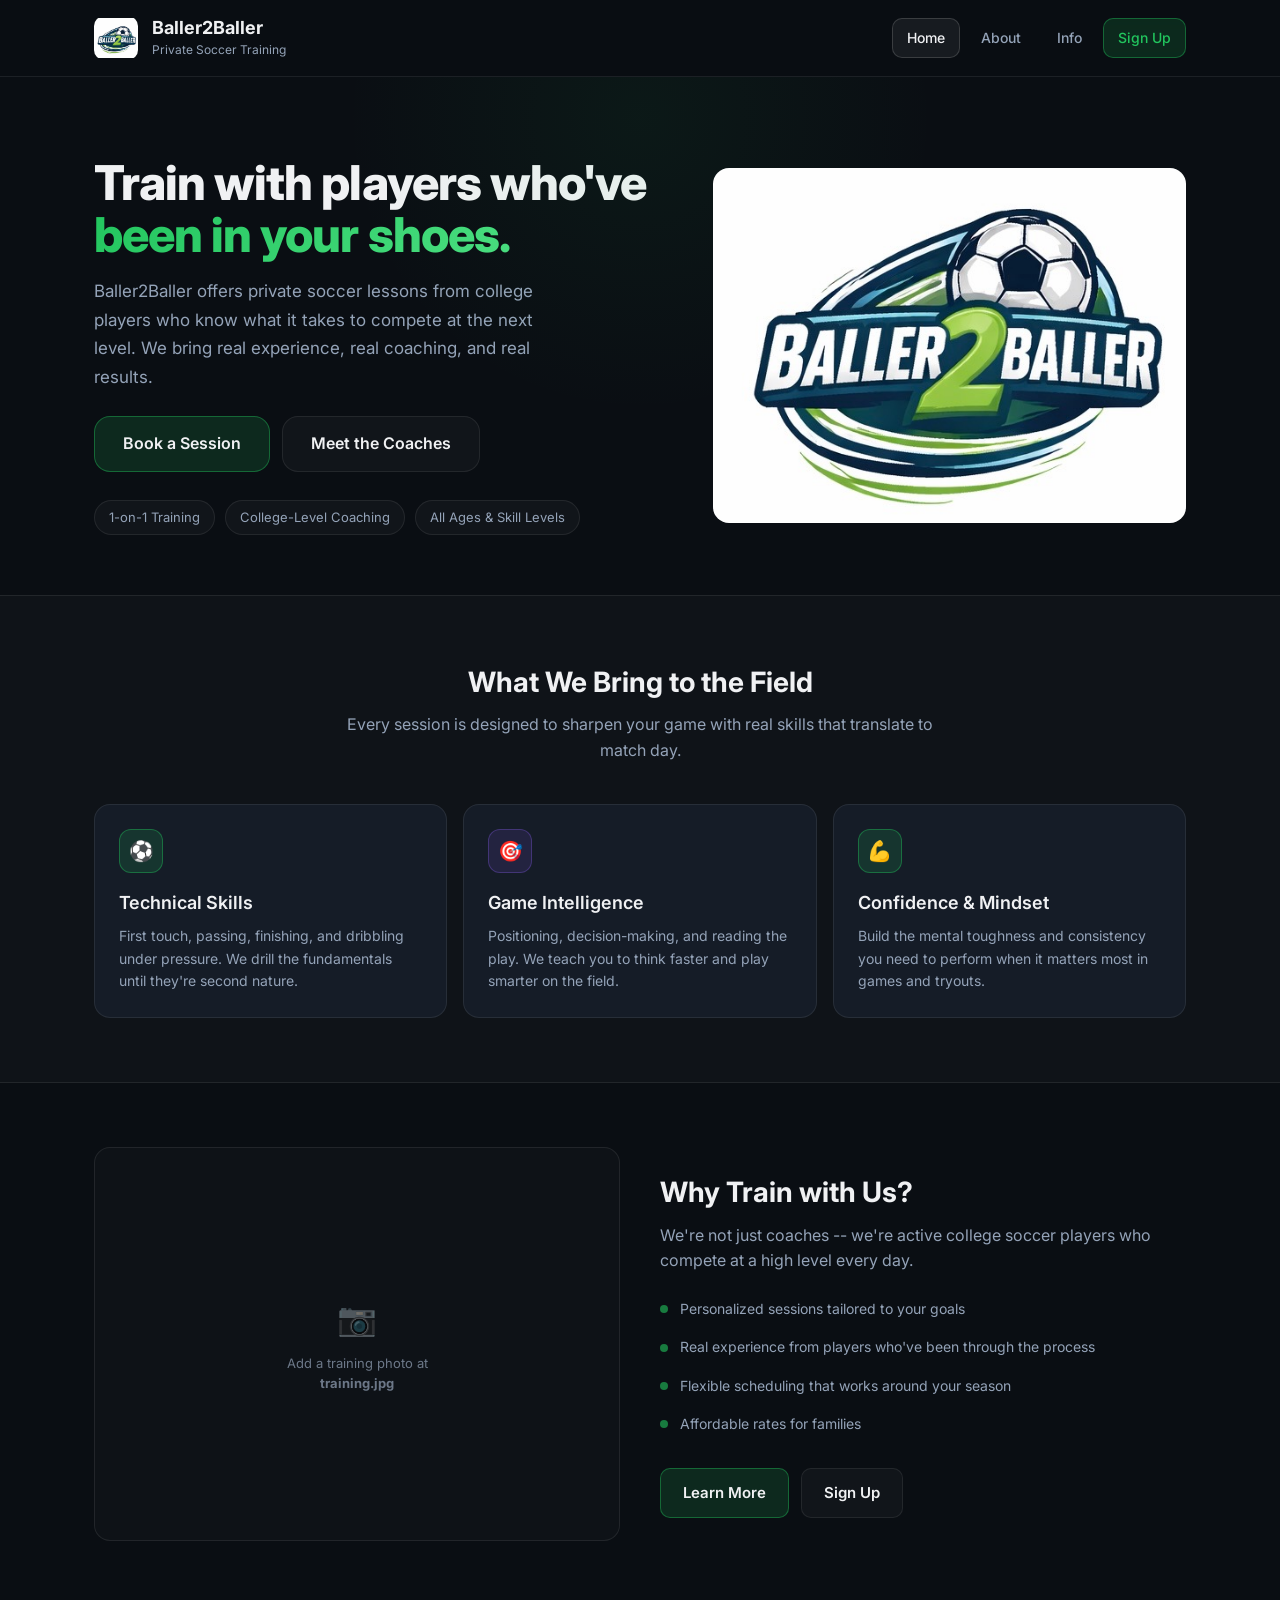
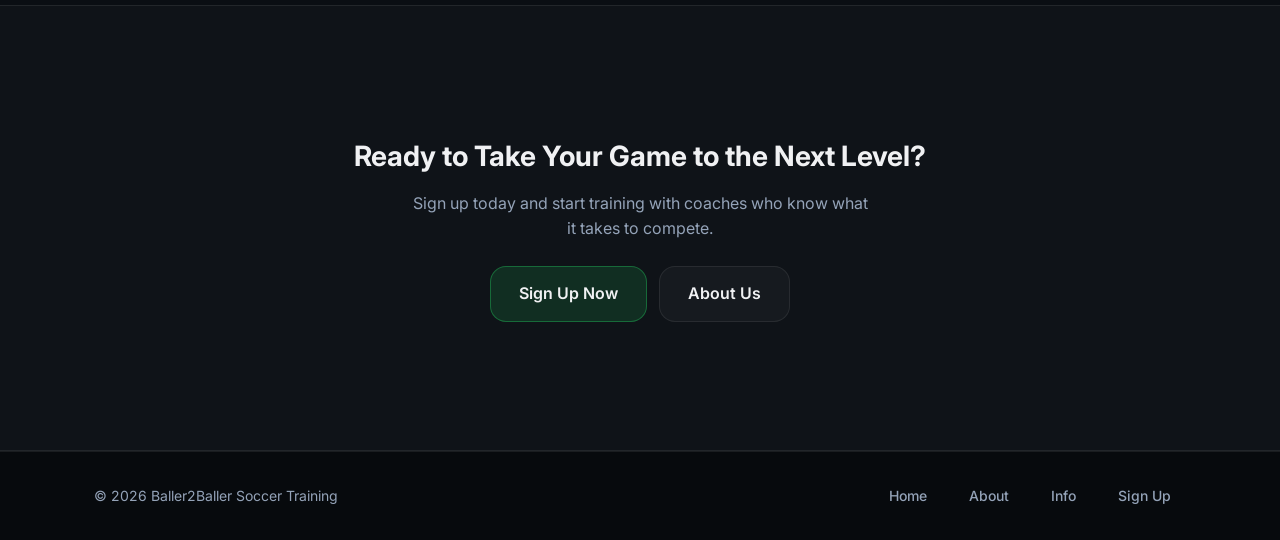
==== index.html @ dcfa29cb "Add files via upload" ====
<!DOCTYPE html>
<html lang="en">
<head>
  <meta charset="UTF-8">
  <meta name="viewport" content="width=device-width, initial-scale=1.0">
  <title>Baller2Baller | Private Soccer Training</title>
  <link rel="preconnect" href="https://fonts.googleapis.com">
  <link rel="preconnect" href="https://fonts.gstatic.com" crossorigin>
  <link href="https://fonts.googleapis.com/css2?family=Inter:wght@400;500;600;700;800&display=swap" rel="stylesheet">
  <link rel="stylesheet" href="b2b-styles.css?v=2">
</head>
<body>

  <!-- Header -->
  <header class="site-header">
    <div class="container header-inner">
      <a href="b2b-home.html" class="brand">
        <img class="brand-logo-img" src="hero.jpg" alt="B2B Logo" style="width:44px;height:44px;max-width:44px;object-fit:contain;border-radius:10px;flex-shrink:0;">
        <div class="brand-text">
          <h1>Baller2Baller</h1>
          <p>Private Soccer Training</p>
        </div>
      </a>

      <button class="nav-toggle" id="navToggle" aria-label="Toggle menu">&#9776;</button>

      <nav class="nav" id="navMenu">
        <a class="nav-link active" href="b2b-home.html">Home</a>
        <a class="nav-link" href="b2b-about.html">About</a>
        <a class="nav-link" href="b2b-info.html">Info</a>
        <a class="nav-link nav-cta" href="b2b-signup.html">Sign Up</a>
      </nav>
    </div>
  </header>

  <main>
    <!-- Hero -->
    <section class="hero">
      <div class="container hero-grid">
        <div>
          <h2 class="hero-title">
            Train with players who've <span class="highlight">been in your shoes.</span>
          </h2>
          <p class="hero-text">
            Baller2Baller offers private soccer lessons from college players who know what it
            takes to compete at the next level. We bring real experience, real coaching, and
            real results.
          </p>

          <div class="hero-actions">
            <a class="btn btn-lg" href="b2b-signup.html">Book a Session</a>
            <a class="btn btn-ghost btn-lg" href="b2b-about.html">Meet the Coaches</a>
          </div>

          <div class="hero-badges">
            <span class="badge">1-on-1 Training</span>
            <span class="badge">College-Level Coaching</span>
            <span class="badge">All Ages & Skill Levels</span>
          </div>
        </div>

        <div class="image-frame" style="background:#fff;">
          <img src="hero.jpg" alt="B2B Soccer Training session"
               style="object-fit: cover; object-position: center 65%;"
               onerror="this.style.display='none'; this.nextElementSibling.style.display='flex';">
          <div class="image-placeholder" style="display:none;">
            <div class="icon">&#9917;</div>
            <p>Add your hero image at<br><strong>hero.jpg</strong></p>
          </div>
        </div>
      </div>
    </section>

    <!-- What We Offer -->
    <section class="section section-alt">
      <div class="container">
        <div class="section-header">
          <h2 class="section-title">What We Bring to the Field</h2>
          <p class="section-subtitle">
            Every session is designed to sharpen your game with real skills that translate to match day.
          </p>
        </div>

        <div class="card-grid">
          <div class="card">
            <div class="card-icon">&#9917;</div>
            <h3>Technical Skills</h3>
            <p>First touch, passing, finishing, and dribbling under pressure. We drill the fundamentals until they're second nature.</p>
          </div>

          <div class="card">
            <div class="card-icon purple">&#127919;</div>
            <h3>Game Intelligence</h3>
            <p>Positioning, decision-making, and reading the play. We teach you to think faster and play smarter on the field.</p>
          </div>

          <div class="card">
            <div class="card-icon">&#128170;</div>
            <h3>Confidence & Mindset</h3>
            <p>Build the mental toughness and consistency you need to perform when it matters most in games and tryouts.</p>
          </div>
        </div>
      </div>
    </section>

    <!-- Why B2B -->
    <section class="section">
      <div class="container split">
        <div class="image-frame">
          <img src="training.jpg" alt="Training session"
               onerror="this.style.display='none'; this.nextElementSibling.style.display='flex';">
          <div class="image-placeholder" style="display:none;">
            <div class="icon">&#128247;</div>
            <p>Add a training photo at<br><strong>training.jpg</strong></p>
          </div>
        </div>

        <div>
          <h2 class="section-title">Why Train with Us?</h2>
          <p class="section-subtitle" style="margin-bottom: 16px;">
            We're not just coaches -- we're active college soccer players who compete at a high level every day.
          </p>
          <ul class="info-list">
            <li>Personalized sessions tailored to your goals</li>
            <li>Real experience from players who've been through the process</li>
            <li>Flexible scheduling that works around your season</li>
            <li>Affordable rates for families</li>
          </ul>
          <div class="row" style="margin-top: 24px;">
            <a class="btn" href="b2b-info.html">Learn More</a>
            <a class="btn btn-ghost" href="b2b-signup.html">Sign Up</a>
          </div>
        </div>
      </div>
    </section>

    <!-- CTA -->
    <section class="section section-alt">
      <div class="cta-block">
        <h3>Ready to Take Your Game to the Next Level?</h3>
        <p>Sign up today and start training with coaches who know what it takes to compete.</p>
        <div class="btn-row">
          <a class="btn btn-lg" href="b2b-signup.html">Sign Up Now</a>
          <a class="btn btn-ghost btn-lg" href="b2b-about.html">About Us</a>
        </div>
      </div>
    </section>
  </main>

  <!-- Footer -->
  <footer class="site-footer">
    <div class="container footer-inner">
      <p>&copy; 2026 Baller2Baller Soccer Training</p>
      <div class="row gap-sm">
        <a class="nav-link" href="b2b-home.html">Home</a>
        <a class="nav-link" href="b2b-about.html">About</a>
        <a class="nav-link" href="b2b-info.html">Info</a>
        <a class="nav-link" href="b2b-signup.html">Sign Up</a>
      </div>
    </div>
  </footer>

  <script src="b2b-script.js"></script>
</body>
</html>
---- b2b-styles.css ----
/* ========================================
   Baller2Baller (B2B) Soccer Training
   Modern & Minimal Design System
   ======================================== */

*, *::before, *::after { box-sizing: border-box; margin: 0; padding: 0; }

:root {
  --bg: #0a0e13;
  --surface: #111820;
  --card: #151c27;
  --card-hover: #1a2233;
  --text: #f0f1f3;
  --text-secondary: #94a3b8;
  --accent: #22c55e;
  --accent-glow: rgba(34, 197, 94, 0.15);
  --accent-border: rgba(34, 197, 94, 0.4);
  --purple: #8b5cf6;
  --purple-glow: rgba(139, 92, 246, 0.12);
  --border: rgba(255, 255, 255, 0.08);
  --border-hover: rgba(255, 255, 255, 0.15);
  --radius: 16px;
  --radius-sm: 10px;
  --radius-full: 999px;
  --font: 'Inter', -apple-system, BlinkMacSystemFont, 'Segoe UI', sans-serif;
  --transition: 0.25s cubic-bezier(0.4, 0, 0.2, 1);
}

/* Base */
html { scroll-behavior: smooth; }

body {
  font-family: var(--font);
  background: var(--bg);
  color: var(--text);
  line-height: 1.6;
  min-height: 100vh;
  -webkit-font-smoothing: antialiased;
}

img { max-width: 100%; display: block; }
img.brand-logo-img { width: 44px !important; height: 44px !important; max-width: 44px !important; object-fit: contain !important; flex-shrink: 0; border-radius: 10px; }
a { color: inherit; text-decoration: none; }

.container {
  max-width: 1140px;
  margin: 0 auto;
  padding: 0 24px;
}

/* ---- Header / Nav ---- */
.site-header {
  position: sticky;
  top: 0;
  z-index: 100;
  background: rgba(10, 14, 19, 0.88);
  backdrop-filter: blur(16px);
  -webkit-backdrop-filter: blur(16px);
  border-bottom: 1px solid var(--border);
  padding-left: 20px;
  padding-right: 20px;
}

.header-inner {
  display: flex;
  align-items: center;
  justify-content: space-between;
  padding: 16px 24px;
  gap: 16px;
}

.brand {
  display: flex;
  align-items: center;
  gap: 14px;
}

.brand-logo {
  width: 44px;
  height: 44px;
  border-radius: 12px;
  background: linear-gradient(135deg, var(--accent), #16a34a);
  display: grid;
  place-items: center;
  font-weight: 800;
  font-size: 16px;
  color: #fff;
  flex-shrink: 0;
}

.brand-logo-img {
  width: 44px;
  height: 44px;
  min-width: 44px;
  max-width: 44px;
  border-radius: 10px;
  object-fit: contain;
  flex-shrink: 0;
}

.brand-text h1 {
  font-size: 18px;
  font-weight: 700;
  line-height: 1.2;
}

.brand-text p {
  font-size: 12px;
  color: var(--text-secondary);
  margin-top: 1px;
}

.nav {
  display: flex;
  align-items: center;
  gap: 6px;
}

.nav-link {
  padding: 8px 14px;
  border-radius: var(--radius-sm);
  font-size: 14px;
  font-weight: 500;
  color: var(--text-secondary);
  border: 1px solid transparent;
  transition: var(--transition);
}

.nav-link:hover {
  color: var(--text);
  background: rgba(255, 255, 255, 0.04);
  border-color: var(--border);
}

.nav-link.active {
  color: var(--text);
  background: rgba(255, 255, 255, 0.06);
  border-color: var(--border-hover);
}

.nav-cta {
  color: var(--accent) !important;
  border-color: var(--accent-border) !important;
  background: var(--accent-glow) !important;
}

.nav-cta:hover {
  background: rgba(34, 197, 94, 0.22) !important;
}

/* Mobile nav toggle */
.nav-toggle {
  display: none;
  background: none;
  border: 1px solid var(--border);
  border-radius: var(--radius-sm);
  color: var(--text);
  padding: 8px 10px;
  cursor: pointer;
  font-size: 20px;
  line-height: 1;
}

/* ---- Buttons ---- */
.btn {
  display: inline-flex;
  align-items: center;
  gap: 8px;
  padding: 12px 22px;
  border-radius: var(--radius-sm);
  font-size: 15px;
  font-weight: 600;
  border: 1px solid var(--accent-border);
  background: var(--accent-glow);
  color: var(--text);
  cursor: pointer;
  transition: var(--transition);
}

.btn:hover {
  background: rgba(34, 197, 94, 0.25);
  transform: translateY(-1px);
}

.btn-ghost {
  border-color: var(--border);
  background: rgba(255, 255, 255, 0.03);
}

.btn-ghost:hover {
  background: rgba(255, 255, 255, 0.07);
  border-color: var(--border-hover);
}

.btn-lg {
  padding: 14px 28px;
  font-size: 16px;
  border-radius: var(--radius);
}

/* ---- Sections ---- */
.section {
  padding: 64px 0;
}

.section-alt {
  background: rgba(255, 255, 255, 0.02);
  border-top: 1px solid var(--border);
  border-bottom: 1px solid var(--border);
}

.section-title {
  font-size: 28px;
  font-weight: 700;
  margin-bottom: 8px;
}

.section-subtitle {
  color: var(--text-secondary);
  font-size: 16px;
  margin-bottom: 32px;
  max-width: 600px;
}

.section-header {
  text-align: center;
  margin-bottom: 40px;
}

.section-header .section-subtitle {
  margin-left: auto;
  margin-right: auto;
}

/* ---- Hero (Home Page) ---- */
.hero {
  padding: 80px 0 60px;
  position: relative;
  overflow: hidden;
}

.hero::before {
  content: '';
  position: absolute;
  top: -50%;
  left: 50%;
  transform: translateX(-50%);
  width: 600px;
  height: 600px;
  background: radial-gradient(circle, rgba(34, 197, 94, 0.06) 0%, transparent 70%);
  pointer-events: none;
}

.hero-grid {
  display: grid;
  grid-template-columns: 1.1fr 0.9fr;
  gap: 40px;
  align-items: center;
}

.hero-title {
  font-size: 48px;
  font-weight: 800;
  line-height: 1.08;
  margin-bottom: 16px;
  letter-spacing: -0.02em;
}

.hero-title .highlight {
  background: linear-gradient(135deg, var(--accent), #4ade80);
  -webkit-background-clip: text;
  -webkit-text-fill-color: transparent;
  background-clip: text;
}

.hero-text {
  color: var(--text-secondary);
  font-size: 17px;
  margin-bottom: 24px;
  max-width: 480px;
  line-height: 1.7;
}

.hero-actions {
  display: flex;
  gap: 12px;
  flex-wrap: wrap;
  margin-bottom: 28px;
}

.hero-badges {
  display: flex;
  gap: 10px;
  flex-wrap: wrap;
}

.badge {
  border: 1px solid var(--border);
  background: rgba(255, 255, 255, 0.03);
  padding: 6px 14px;
  border-radius: var(--radius-full);
  font-size: 13px;
  color: var(--text-secondary);
}

/* ---- Image Containers ---- */
.image-frame {
  border: 1px solid var(--border);
  border-radius: var(--radius);
  background: rgba(255, 255, 255, 0.02);
  overflow: hidden;
  position: relative;
  aspect-ratio: 4 / 3;
}

.image-frame img {
  width: 100%;
  height: 100%;
  object-fit: cover;
}

.image-frame.tall { aspect-ratio: 3 / 4; }
.image-frame.square { aspect-ratio: 1; }
.image-frame.wide { aspect-ratio: 16 / 9; }

.image-placeholder {
  position: absolute;
  inset: 0;
  display: flex;
  flex-direction: column;
  align-items: center;
  justify-content: center;
  color: var(--text-secondary);
  text-align: center;
  padding: 24px;
  gap: 8px;
}

.image-placeholder .icon {
  font-size: 32px;
  opacity: 0.4;
}

.image-placeholder p {
  font-size: 13px;
  opacity: 0.7;
}

/* ---- Cards ---- */
.card-grid {
  display: grid;
  grid-template-columns: repeat(3, 1fr);
  gap: 16px;
}

.card {
  border: 1px solid var(--border);
  border-radius: var(--radius);
  background: var(--card);
  padding: 24px;
  transition: var(--transition);
}

.card:hover {
  border-color: var(--border-hover);
  background: var(--card-hover);
  transform: translateY(-2px);
}

.card-icon {
  width: 44px;
  height: 44px;
  border-radius: 12px;
  display: grid;
  place-items: center;
  font-size: 20px;
  margin-bottom: 16px;
  background: var(--accent-glow);
  border: 1px solid var(--accent-border);
}

.card-icon.purple {
  background: var(--purple-glow);
  border-color: rgba(139, 92, 246, 0.3);
}

.card h3 {
  font-size: 18px;
  font-weight: 600;
  margin-bottom: 8px;
}

.card p {
  color: var(--text-secondary);
  font-size: 14px;
  line-height: 1.6;
}

/* ---- Split Layout ---- */
.split {
  display: grid;
  grid-template-columns: 1fr 1fr;
  gap: 40px;
  align-items: center;
}

.split-reverse { direction: rtl; }
.split-reverse > * { direction: ltr; }

/* ---- Coach Bio Cards (About Page) ---- */
.coach-card {
  border: 1px solid var(--border);
  border-radius: var(--radius);
  background: var(--card);
  overflow: hidden;
}

.coach-image {
  aspect-ratio: 1 / 1.04;
  background: rgba(255, 255, 255, 0.02);
  position: relative;
  overflow: hidden;
}

.coach-image img {
  width: 100%;
  height: 100%;
  object-fit: cover;
}

.coach-info {
  padding: 24px;
}

.coach-info h3 {
  font-size: 20px;
  font-weight: 700;
  margin-bottom: 4px;
}

.coach-role {
  color: var(--accent);
  font-size: 13px;
  font-weight: 600;
  text-transform: uppercase;
  letter-spacing: 0.05em;
  margin-bottom: 12px;
}

.coach-bio {
  color: var(--text-secondary);
  font-size: 14px;
  line-height: 1.7;
}

.coaches-grid {
  display: grid;
  grid-template-columns: 1fr 1fr;
  gap: 24px;
}

/* ---- Info Page ---- */
.info-block {
  display: grid;
  grid-template-columns: 1fr 1fr;
  gap: 40px;
  align-items: center;
  padding: 48px 0;
}

.info-block:not(:last-child) {
  border-bottom: 1px solid var(--border);
}

.info-block.reverse {
  direction: rtl;
}

.info-block.reverse > * {
  direction: ltr;
}

.info-content h3 {
  font-size: 24px;
  font-weight: 700;
  margin-bottom: 12px;
}

.info-content p {
  color: var(--text-secondary);
  font-size: 15px;
  line-height: 1.7;
  margin-bottom: 12px;
}

.info-list {
  list-style: none;
  margin-top: 16px;
}

.info-list li {
  color: var(--text-secondary);
  font-size: 14px;
  padding: 8px 0;
  padding-left: 20px;
  position: relative;
}

.info-list li::before {
  content: '';
  position: absolute;
  left: 0;
  top: 50%;
  transform: translateY(-50%);
  width: 8px;
  height: 8px;
  border-radius: 50%;
  background: var(--accent);
  opacity: 0.6;
}

/* ---- Signup / Embed Page ---- */
.embed-section {
  margin-bottom: 48px;
}

.embed-label {
  font-size: 13px;
  font-weight: 600;
  text-transform: uppercase;
  letter-spacing: 0.06em;
  color: var(--accent);
  margin-bottom: 12px;
}

.embed-container {
  border: 1px solid var(--border);
  border-radius: var(--radius);
  background: var(--card);
  overflow: hidden;
  min-height: 500px;
  position: relative;
}

.embed-container iframe {
  width: 100%;
  height: 100%;
  min-height: 500px;
  border: none;
  display: block;
}

.embed-placeholder {
  display: flex;
  flex-direction: column;
  align-items: center;
  justify-content: center;
  min-height: 500px;
  color: var(--text-secondary);
  text-align: center;
  padding: 40px;
  gap: 12px;
}

.embed-placeholder .embed-icon {
  font-size: 48px;
  opacity: 0.3;
}

.embed-placeholder h4 {
  font-size: 18px;
  color: var(--text);
}

.embed-placeholder p {
  font-size: 14px;
  max-width: 400px;
}

.embed-placeholder code {
  background: rgba(255, 255, 255, 0.06);
  padding: 4px 10px;
  border-radius: 6px;
  font-size: 13px;
  color: var(--accent);
}

/* ---- Page Hero (inner pages) ---- */
.page-hero {
  padding: 60px 0 32px;
  text-align: center;
}

.page-hero h2 {
  font-size: 40px;
  font-weight: 800;
  margin-bottom: 12px;
  letter-spacing: -0.02em;
}

.page-hero p {
  color: var(--text-secondary);
  font-size: 17px;
  max-width: 560px;
  margin: 0 auto 24px;
  line-height: 1.7;
}

/* ---- CTA Block ---- */
.cta-block {
  text-align: center;
  padding: 64px 24px;
}

.cta-block h3 {
  font-size: 28px;
  font-weight: 700;
  margin-bottom: 12px;
}

.cta-block p {
  color: var(--text-secondary);
  margin-bottom: 24px;
  max-width: 460px;
  margin-left: auto;
  margin-right: auto;
}

.cta-block .btn-row {
  display: flex;
  gap: 12px;
  justify-content: center;
  flex-wrap: wrap;
}

/* ---- Footer ---- */
.site-footer {
  border-top: 1px solid var(--border);
  padding: 24px 0;
  background: rgba(0, 0, 0, 0.3);
}

.footer-inner {
  display: flex;
  justify-content: space-between;
  align-items: center;
  gap: 16px;
  flex-wrap: wrap;
  font-size: 14px;
  color: var(--text-secondary);
}

/* ---- Utilities ---- */
.text-center { text-align: center; }
.mt-0 { margin-top: 0; }
.mb-0 { margin-bottom: 0; }
.gap-sm { gap: 8px; }
.row { display: flex; gap: 12px; flex-wrap: wrap; }
.row-center { display: flex; gap: 12px; flex-wrap: wrap; justify-content: center; }

/* ---- Responsive ---- */
@media (max-width: 900px) {
  .hero { padding: 48px 0 32px; }
  .hero-grid { grid-template-columns: 1fr; gap: 32px; }
  .hero-title { font-size: 36px; }
  .split { grid-template-columns: 1fr; gap: 32px; }
  .split-reverse { direction: ltr; }
  .card-grid { grid-template-columns: 1fr; }
  .coaches-grid { grid-template-columns: 1fr; }
  .info-block { grid-template-columns: 1fr; gap: 24px; }
  .info-block.reverse { direction: ltr; }
  .page-hero h2 { font-size: 30px; }
  .section { padding: 40px 0; }
}

@media (max-width: 640px) {
  .nav { display: none; }
  .nav.open {
    display: flex;
    flex-direction: column;
    position: absolute;
    top: 100%;
    left: 0;
    right: 0;
    background: var(--surface);
    border-bottom: 1px solid var(--border);
    padding: 16px 24px;
    gap: 8px;
  }
  .nav-toggle { display: block; }
  .header-inner { flex-wrap: wrap; }
  .hero-title { font-size: 30px; }
  .hero-text { font-size: 15px; }
}
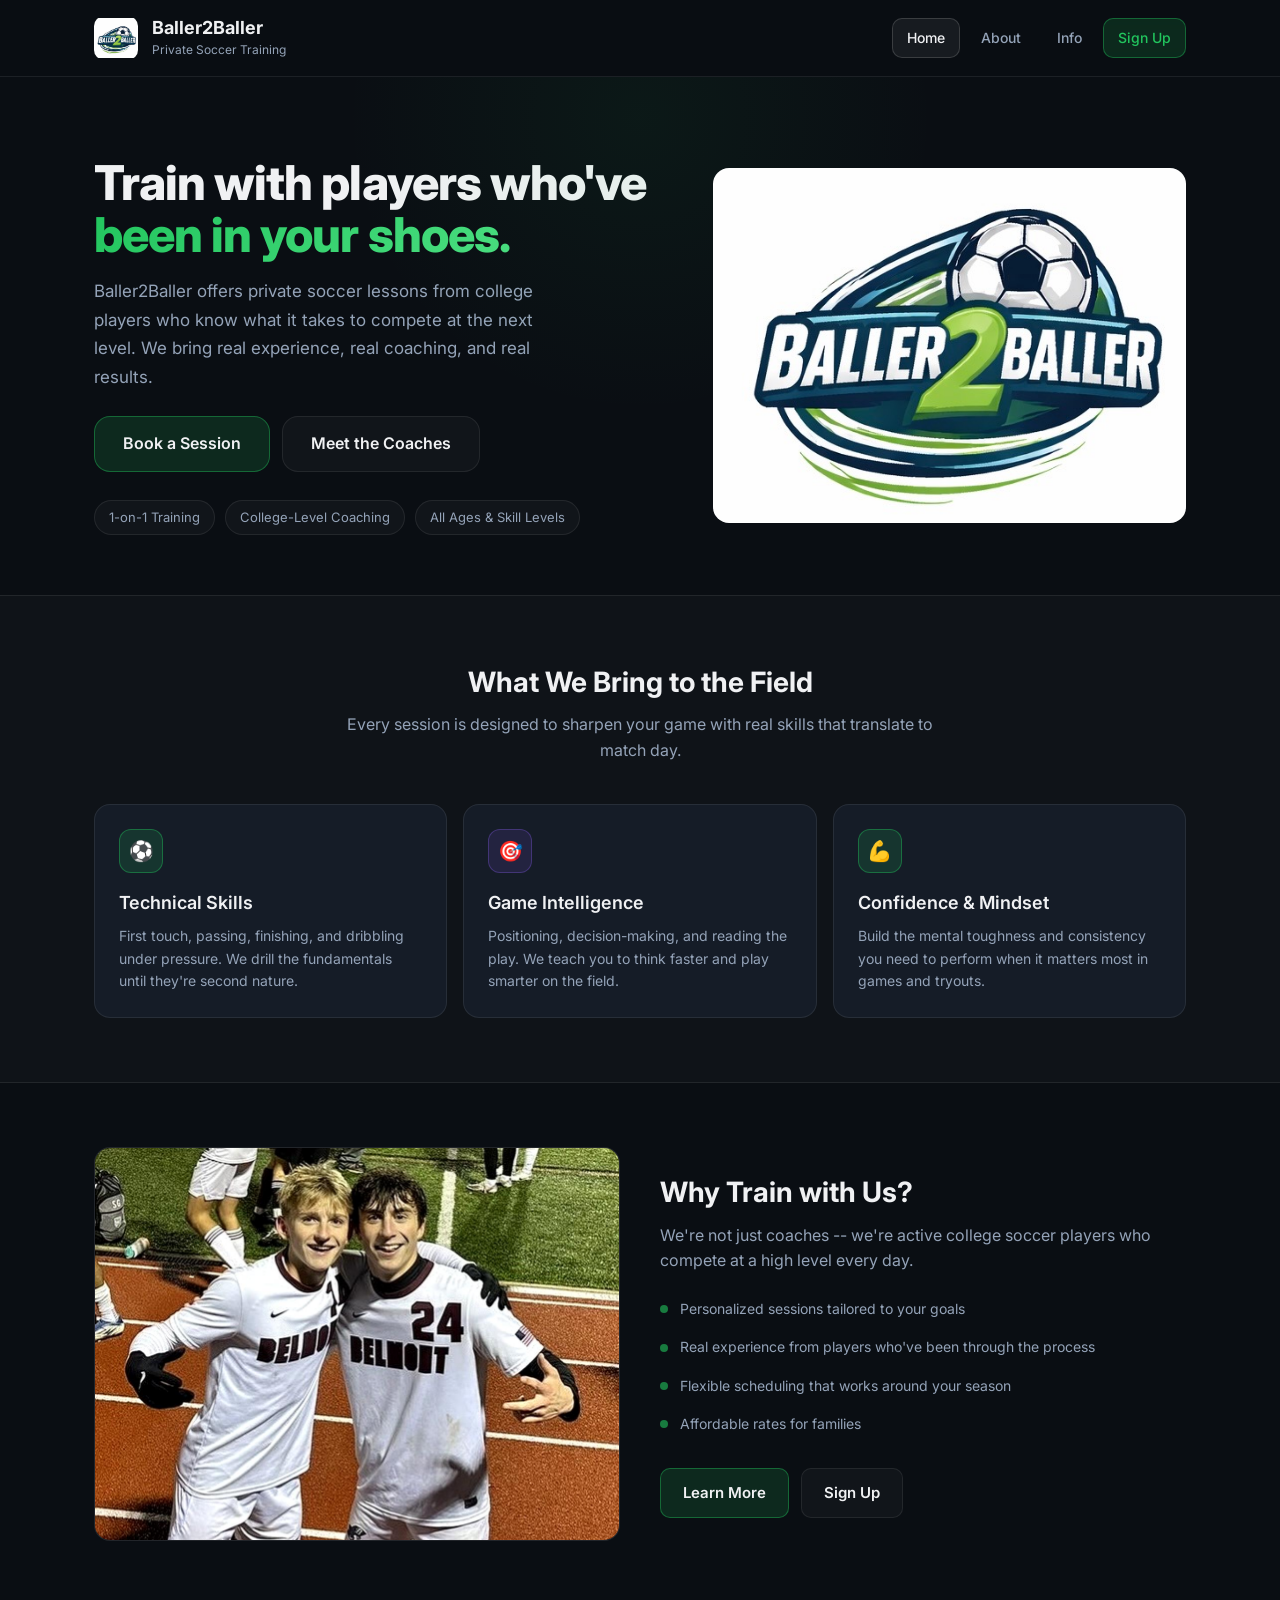
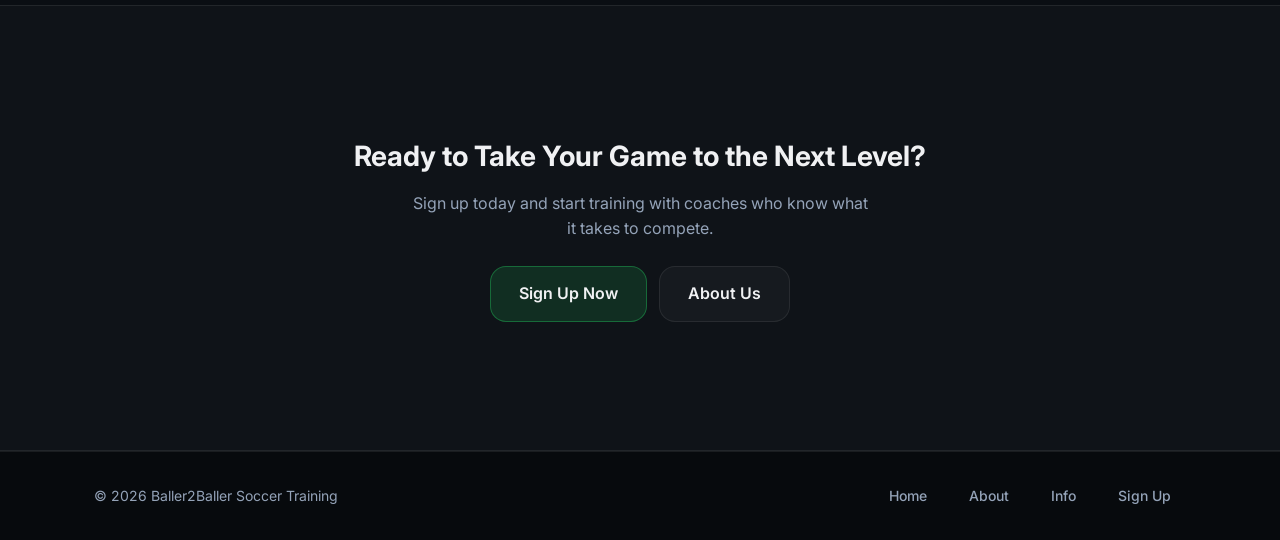
==== commit be104b13: "Add files via upload" ====
--- a/index.html
+++ b/index.html
@@ -108,6 +108,7 @@
       <div class="container split">
         <div class="image-frame">
           <img src="training.jpg" alt="Training session"
+               style="object-fit: cover; object-position: center top;"
                onerror="this.style.display='none'; this.nextElementSibling.style.display='flex';">
           <div class="image-placeholder" style="display:none;">
             <div class="icon">&#128247;</div>
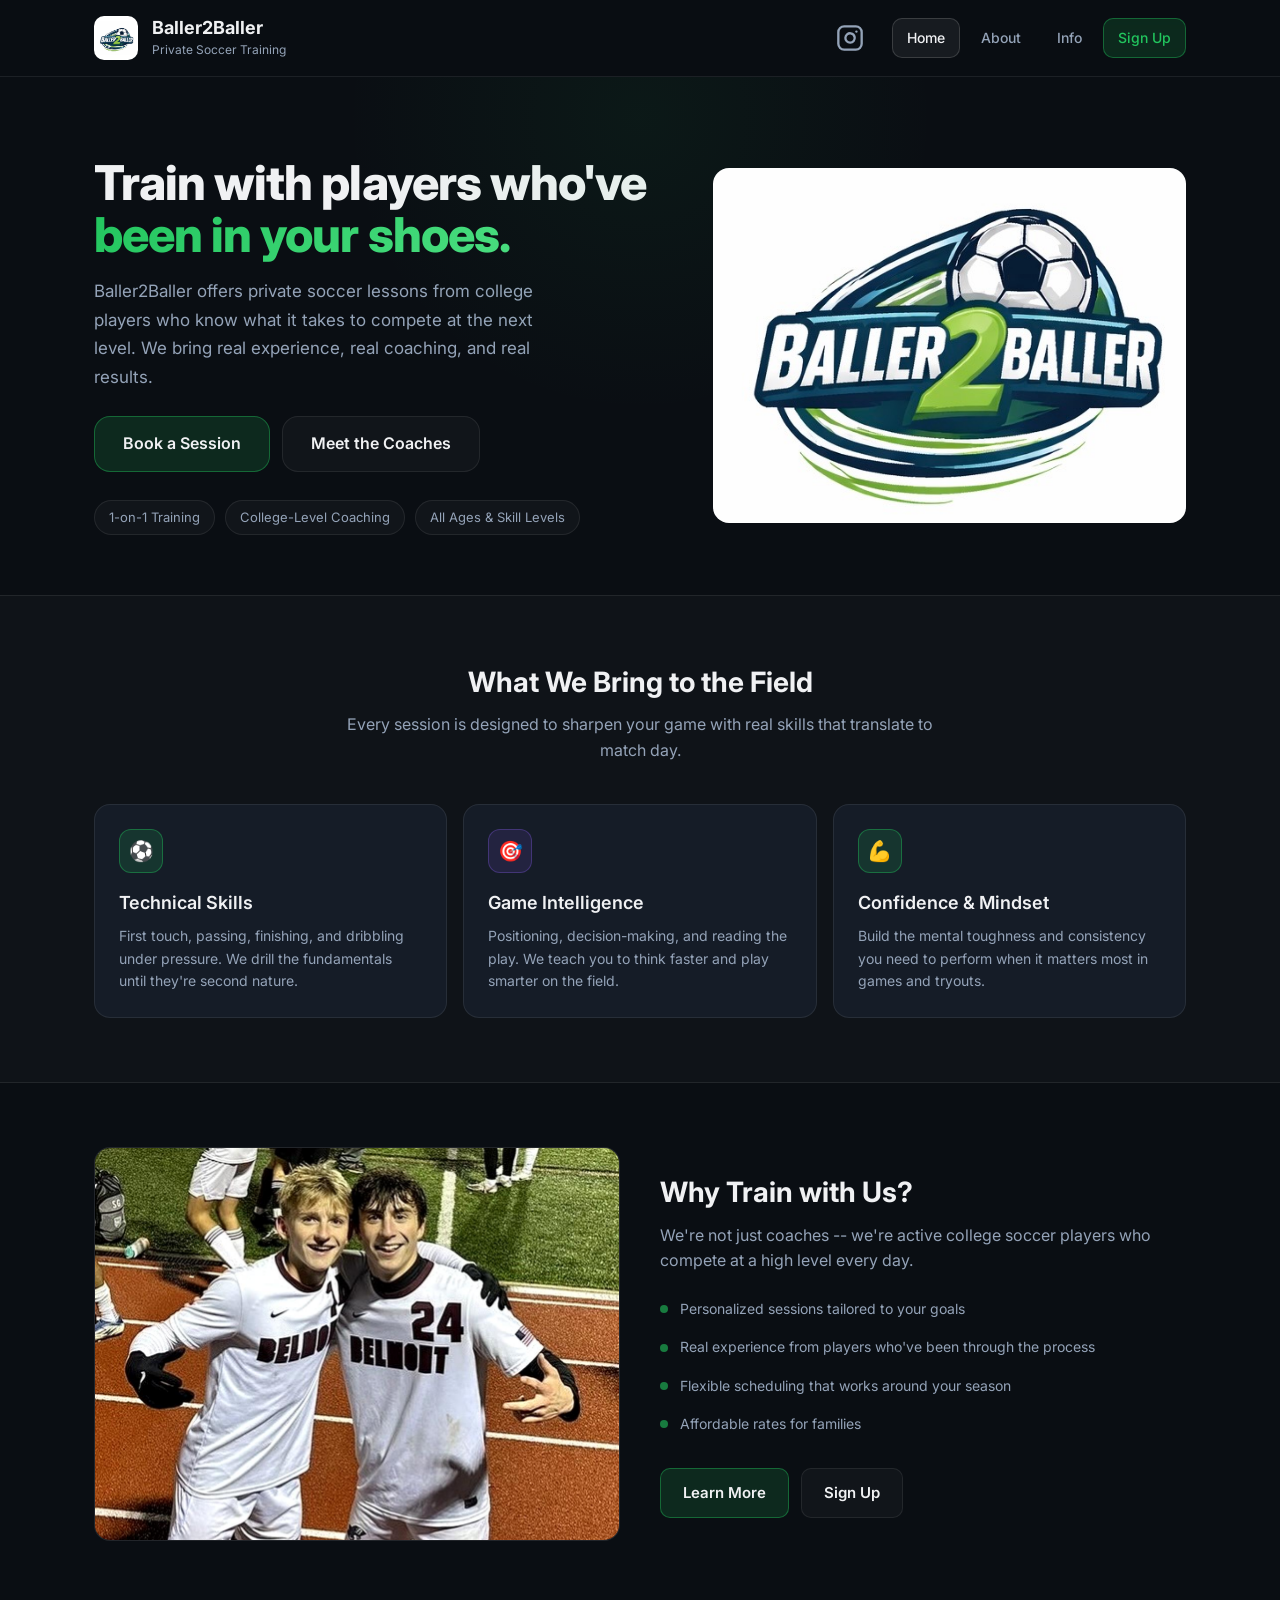
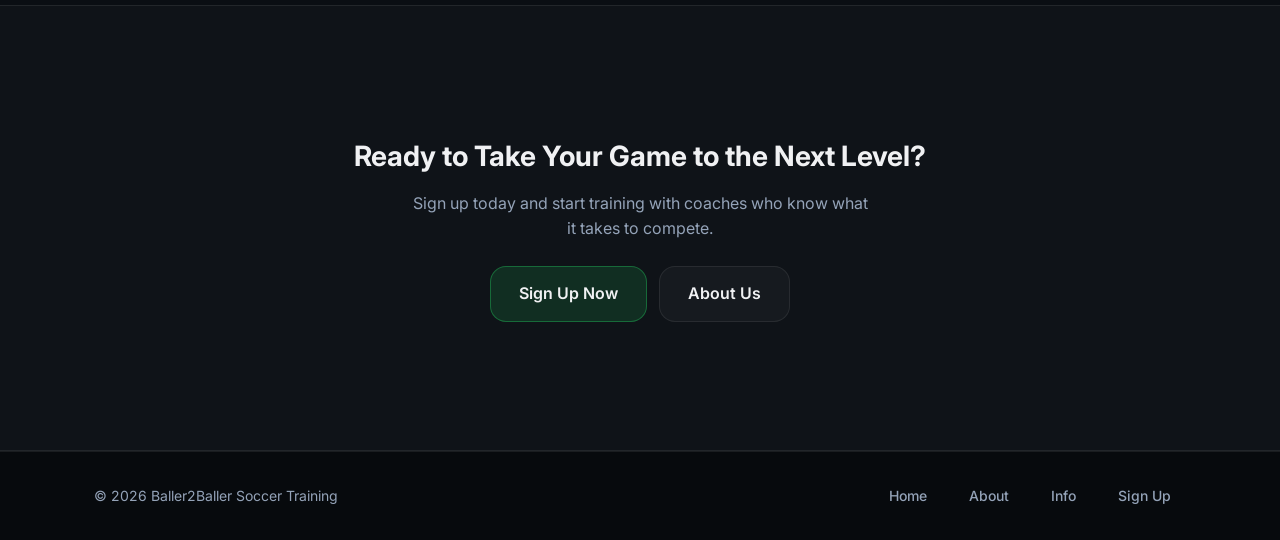
==== commit fb001401: "Add files via upload" ====
--- a/index.html
+++ b/index.html
@@ -15,11 +15,19 @@
   <header class="site-header">
     <div class="container header-inner">
       <a href="b2b-home.html" class="brand">
-        <img class="brand-logo-img" src="hero.jpg" alt="B2B Logo" style="width:44px;height:44px;max-width:44px;object-fit:contain;border-radius:10px;flex-shrink:0;">
+        <img class="brand-logo-img" src="hero.jpg" alt="B2B Logo" style="width:44px;height:44px;max-width:44px;object-fit:contain;border-radius:10px;flex-shrink:0;background:#fff;padding:3px;">
         <div class="brand-text">
           <h1>Baller2Baller</h1>
           <p>Private Soccer Training</p>
         </div>
+      </a>
+
+      <a href="https://www.instagram.com/baller2baller_soccertraining/" class="instagram-link" target="_blank" rel="noopener" aria-label="Instagram">
+        <svg xmlns="http://www.w3.org/2000/svg" width="28" height="28" viewBox="0 0 24 24" fill="none" stroke="currentColor" stroke-width="2" stroke-linecap="round" stroke-linejoin="round">
+          <rect x="2" y="2" width="20" height="20" rx="5" ry="5"/>
+          <path d="M16 11.37A4 4 0 1 1 12.63 8 4 4 0 0 1 16 11.37z"/>
+          <line x1="17.5" y1="6.5" x2="17.51" y2="6.5"/>
+        </svg>
       </a>
 
       <button class="nav-toggle" id="navToggle" aria-label="Toggle menu">&#9776;</button>
--- a/b2b-styles.css
+++ b/b2b-styles.css
@@ -39,7 +39,7 @@
 }
 
 img { max-width: 100%; display: block; }
-img.brand-logo-img { width: 44px !important; height: 44px !important; max-width: 44px !important; object-fit: contain !important; flex-shrink: 0; border-radius: 10px; }
+img.brand-logo-img { width: 44px !important; height: 44px !important; max-width: 44px !important; object-fit: contain !important; flex-shrink: 0; border-radius: 10px; background: #fff; padding: 3px; }
 a { color: inherit; text-decoration: none; }
 
 .container {
@@ -148,6 +148,20 @@
   background: rgba(34, 197, 94, 0.22) !important;
 }
 
+.instagram-link {
+  display: flex;
+  align-items: center;
+  justify-content: center;
+  color: var(--text-secondary);
+  margin-left: auto;
+  margin-right: 12px;
+  transition: color 0.2s;
+}
+
+.instagram-link:hover {
+  color: #e1306c;
+}
+
 /* Mobile nav toggle */
 .nav-toggle {
   display: none;
@@ -542,6 +556,31 @@
   position: relative;
 }
 
+.coming-soon-placeholder {
+  border: 2px dashed var(--border);
+  border-radius: var(--radius);
+  background: var(--card);
+  padding: 48px 24px;
+  text-align: center;
+  display: flex;
+  flex-direction: column;
+  align-items: center;
+  gap: 10px;
+}
+
+.coming-soon-title {
+  font-size: 1.1rem;
+  font-weight: 600;
+  color: var(--text);
+  margin: 0;
+}
+
+.coming-soon-body {
+  color: var(--text-secondary);
+  max-width: 420px;
+  margin: 0;
+}
+
 .embed-container iframe {
   width: 100%;
   height: 100%;
@@ -648,6 +687,135 @@
   flex-wrap: wrap;
   font-size: 14px;
   color: var(--text-secondary);
+}
+
+/* ---- Pricing ---- */
+.pricing-grid {
+  display: grid;
+  grid-template-columns: repeat(2, 1fr);
+  gap: 16px;
+}
+
+.pricing-card {
+  border: 1px solid var(--border);
+  border-radius: var(--radius);
+  background: var(--card);
+  padding: 28px;
+  transition: var(--transition);
+}
+
+.pricing-card:hover {
+  border-color: var(--border-hover);
+  background: var(--card-hover);
+  transform: translateY(-2px);
+}
+
+.pricing-featured {
+  border-color: var(--accent-border);
+  background: linear-gradient(135deg, rgba(34,197,94,0.08), var(--card));
+}
+
+.pricing-label {
+  font-size: 12px;
+  font-weight: 700;
+  text-transform: uppercase;
+  letter-spacing: 0.08em;
+  color: var(--accent);
+  margin-bottom: 10px;
+}
+
+.pricing-price {
+  font-size: 42px;
+  font-weight: 800;
+  line-height: 1;
+  margin-bottom: 6px;
+  letter-spacing: -0.02em;
+}
+
+.pricing-unit {
+  font-size: 16px;
+  font-weight: 500;
+  color: var(--text-secondary);
+}
+
+.pricing-note {
+  font-size: 13px;
+  color: var(--text-secondary);
+  margin-bottom: 16px;
+  padding-bottom: 16px;
+  border-bottom: 1px solid var(--border);
+}
+
+.pricing-list {
+  list-style: none;
+  display: flex;
+  flex-direction: column;
+  gap: 8px;
+}
+
+.pricing-list li {
+  font-size: 14px;
+  color: var(--text-secondary);
+  padding-left: 18px;
+  position: relative;
+}
+
+.pricing-list li::before {
+  content: '';
+  position: absolute;
+  left: 0;
+  top: 50%;
+  transform: translateY(-50%);
+  width: 6px;
+  height: 6px;
+  border-radius: 50%;
+  background: var(--accent);
+  opacity: 0.6;
+}
+
+/* Package cards */
+.pkg-discount {
+  font-size: 28px;
+  font-weight: 800;
+  color: var(--accent);
+  margin-bottom: 6px;
+  letter-spacing: -0.02em;
+}
+
+.pkg-note {
+  display: inline-block;
+  margin-top: 16px;
+  font-size: 12px;
+  font-weight: 600;
+  text-transform: uppercase;
+  letter-spacing: 0.06em;
+  color: var(--text-secondary);
+  border: 1px solid var(--border);
+  border-radius: var(--radius-full);
+  padding: 4px 12px;
+}
+
+.pkg-best {
+  border-color: var(--accent-border);
+  background: linear-gradient(135deg, rgba(34,197,94,0.08), var(--card));
+  position: relative;
+}
+
+.pkg-best-badge {
+  display: inline-block;
+  background: var(--accent);
+  color: #000;
+  font-size: 11px;
+  font-weight: 700;
+  text-transform: uppercase;
+  letter-spacing: 0.06em;
+  padding: 4px 12px;
+  border-radius: var(--radius-full);
+  margin-bottom: 12px;
+}
+
+@media (max-width: 640px) {
+  .pricing-grid { grid-template-columns: 1fr; }
 }
 
 /* ---- Utilities ---- */
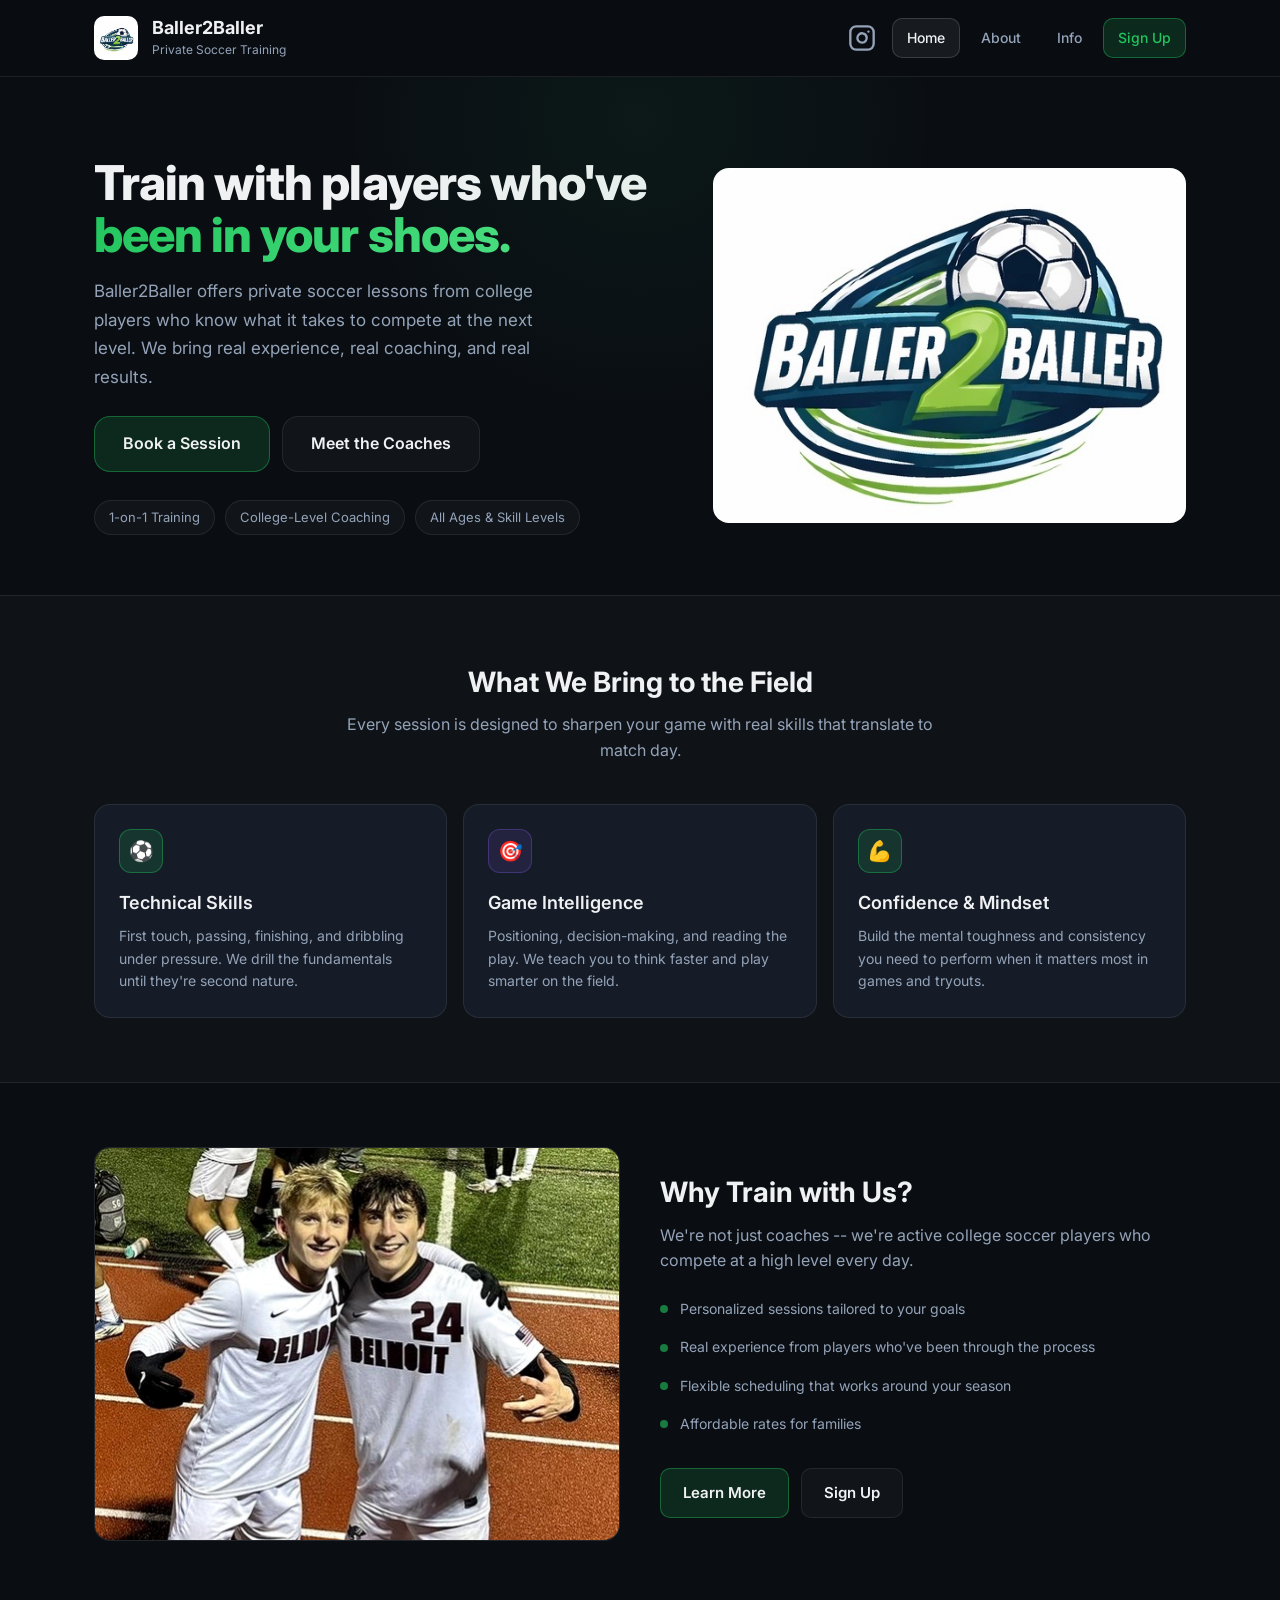
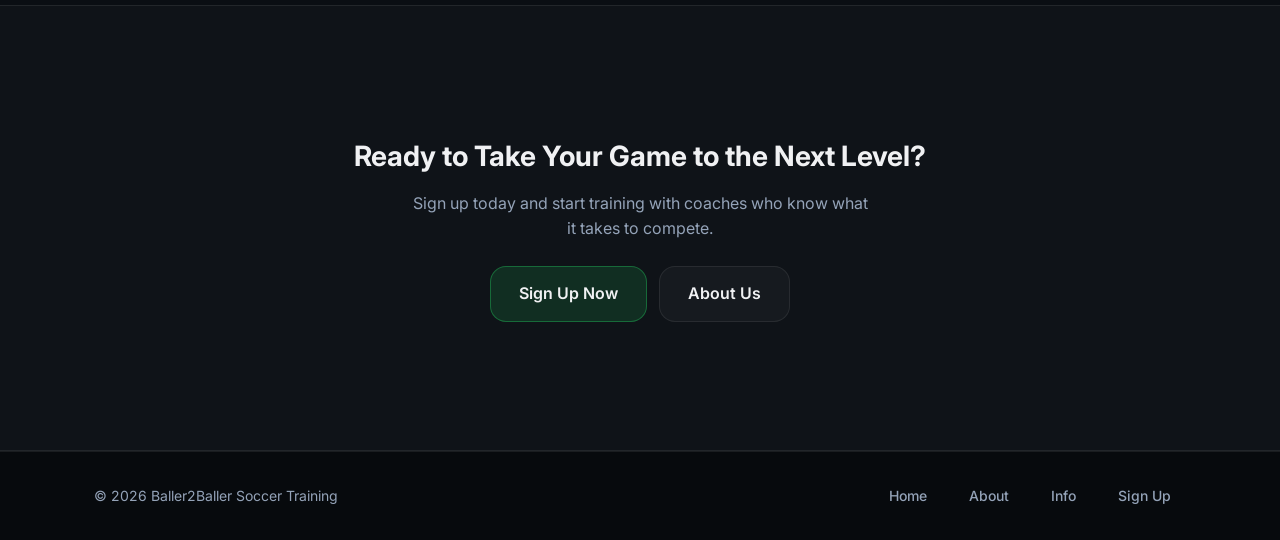
==== commit 6ea07c05: "Add files via upload" ====
--- a/index.html
+++ b/index.html
@@ -21,18 +21,16 @@
           <p>Private Soccer Training</p>
         </div>
       </a>
-
-      <a href="https://www.instagram.com/baller2baller_soccertraining/" class="instagram-link" target="_blank" rel="noopener" aria-label="Instagram">
-        <svg xmlns="http://www.w3.org/2000/svg" width="28" height="28" viewBox="0 0 24 24" fill="none" stroke="currentColor" stroke-width="2" stroke-linecap="round" stroke-linejoin="round">
-          <rect x="2" y="2" width="20" height="20" rx="5" ry="5"/>
-          <path d="M16 11.37A4 4 0 1 1 12.63 8 4 4 0 0 1 16 11.37z"/>
-          <line x1="17.5" y1="6.5" x2="17.51" y2="6.5"/>
-        </svg>
-      </a>
-
       <button class="nav-toggle" id="navToggle" aria-label="Toggle menu">&#9776;</button>
 
       <nav class="nav" id="navMenu">
+        <a href="https://www.instagram.com/baller2baller_soccertraining/" class="instagram-link" target="_blank" rel="noopener" aria-label="Instagram">
+          <svg xmlns="http://www.w3.org/2000/svg" width="28" height="28" viewBox="0 0 24 24" fill="none" stroke="currentColor" stroke-width="2" stroke-linecap="round" stroke-linejoin="round">
+            <rect x="2" y="2" width="20" height="20" rx="5" ry="5"/>
+            <path d="M16 11.37A4 4 0 1 1 12.63 8 4 4 0 0 1 16 11.37z"/>
+            <line x1="17.5" y1="6.5" x2="17.51" y2="6.5"/>
+          </svg>
+        </a>
         <a class="nav-link active" href="b2b-home.html">Home</a>
         <a class="nav-link" href="b2b-about.html">About</a>
         <a class="nav-link" href="b2b-info.html">Info</a>
--- a/b2b-styles.css
+++ b/b2b-styles.css
@@ -153,8 +153,7 @@
   align-items: center;
   justify-content: center;
   color: var(--text-secondary);
-  margin-left: auto;
-  margin-right: 12px;
+  padding: 8px 10px;
   transition: color 0.2s;
 }
 
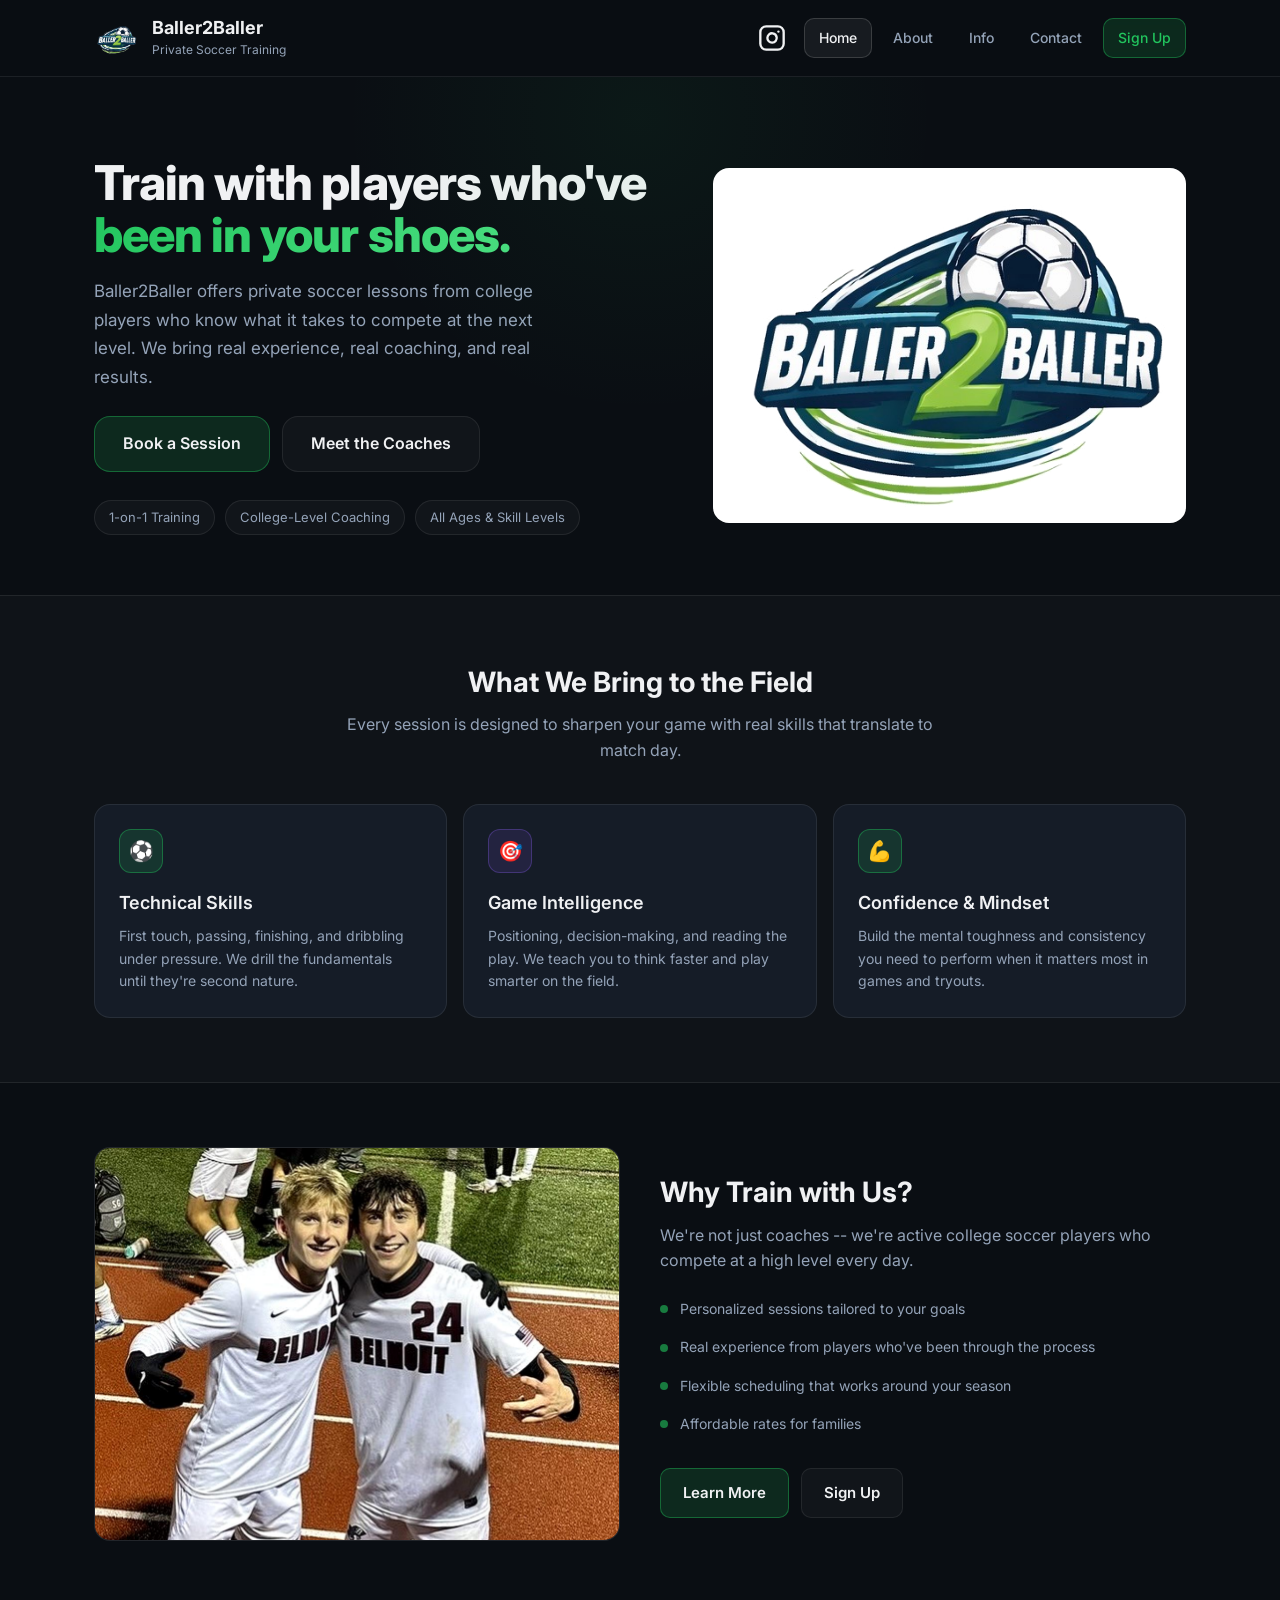
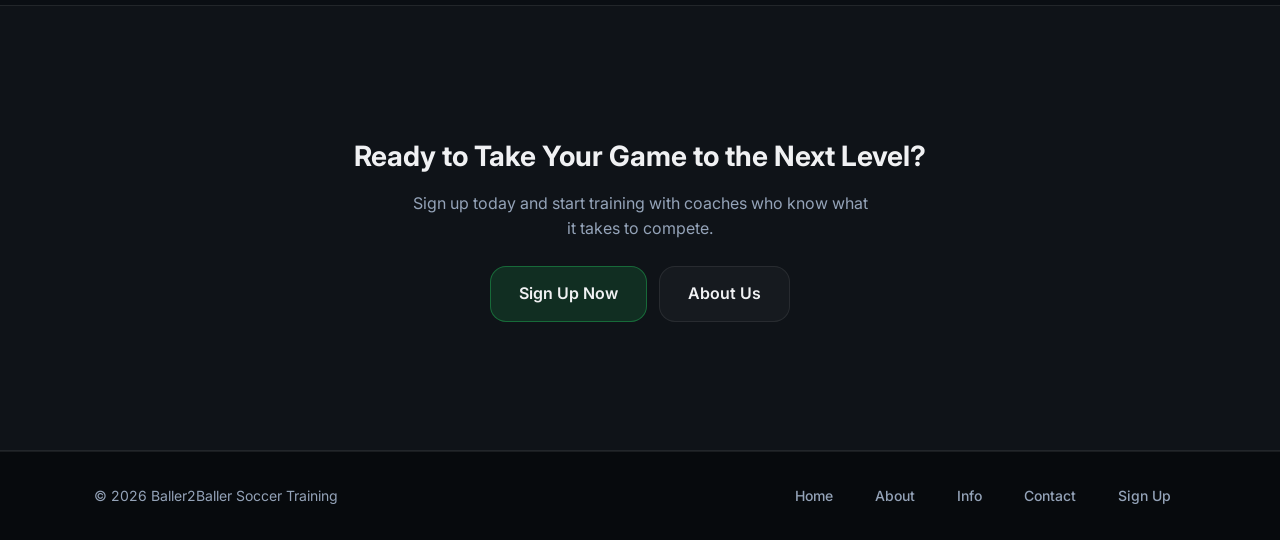
==== commit 96727335: "Add files via upload" ====
--- a/index.html
+++ b/index.html
@@ -15,7 +15,7 @@
   <header class="site-header">
     <div class="container header-inner">
       <a href="b2b-home.html" class="brand">
-        <img class="brand-logo-img" src="hero.jpg" alt="B2B Logo" style="width:44px;height:44px;max-width:44px;object-fit:contain;border-radius:10px;flex-shrink:0;background:#fff;padding:3px;">
+        <img class="brand-logo-img" src="logo.png" alt="B2B Logo" style="width:68px;height:68px;max-width:68px;object-fit:contain;flex-shrink:0;">
         <div class="brand-text">
           <h1>Baller2Baller</h1>
           <p>Private Soccer Training</p>
@@ -34,6 +34,7 @@
         <a class="nav-link active" href="b2b-home.html">Home</a>
         <a class="nav-link" href="b2b-about.html">About</a>
         <a class="nav-link" href="b2b-info.html">Info</a>
+        <a class="nav-link" href="b2b-contact.html">Contact</a>
         <a class="nav-link nav-cta" href="b2b-signup.html">Sign Up</a>
       </nav>
     </div>
@@ -66,7 +67,7 @@
         </div>
 
         <div class="image-frame" style="background:#fff;">
-          <img src="hero.jpg" alt="B2B Soccer Training session"
+          <img src="logo.png" alt="B2B Soccer Training session"
                style="object-fit: cover; object-position: center 65%;"
                onerror="this.style.display='none'; this.nextElementSibling.style.display='flex';">
           <div class="image-placeholder" style="display:none;">
@@ -162,6 +163,7 @@
         <a class="nav-link" href="b2b-home.html">Home</a>
         <a class="nav-link" href="b2b-about.html">About</a>
         <a class="nav-link" href="b2b-info.html">Info</a>
+        <a class="nav-link" href="b2b-contact.html">Contact</a>
         <a class="nav-link" href="b2b-signup.html">Sign Up</a>
       </div>
     </div>
--- a/b2b-styles.css
+++ b/b2b-styles.css
@@ -39,7 +39,7 @@
 }
 
 img { max-width: 100%; display: block; }
-img.brand-logo-img { width: 44px !important; height: 44px !important; max-width: 44px !important; object-fit: contain !important; flex-shrink: 0; border-radius: 10px; background: #fff; padding: 3px; }
+img.brand-logo-img { width: 44px !important; height: 44px !important; max-width: 44px !important; object-fit: contain !important; flex-shrink: 0; border-radius: 10px; }
 a { color: inherit; text-decoration: none; }
 
 .container {
@@ -152,8 +152,9 @@
   display: flex;
   align-items: center;
   justify-content: center;
-  color: var(--text-secondary);
-  padding: 8px 10px;
+  color: var(--muted);
+  margin-left: auto;
+  margin-right: 12px;
   transition: color 0.2s;
 }
 
@@ -575,7 +576,7 @@
 }
 
 .coming-soon-body {
-  color: var(--text-secondary);
+  color: var(--muted);
   max-width: 420px;
   margin: 0;
 }
@@ -859,3 +860,123 @@
   .hero-title { font-size: 30px; }
   .hero-text { font-size: 15px; }
 }
+
+/* ---- Contact Page ---- */
+.contact-grid {
+  display: flex;
+  flex-direction: column;
+  gap: 16px;
+  max-width: 680px;
+  margin: 0 auto;
+}
+
+.contact-card {
+  display: flex;
+  align-items: center;
+  gap: 20px;
+  background: var(--card);
+  border: 1px solid var(--border);
+  border-radius: var(--radius);
+  padding: 28px 24px;
+  text-decoration: none;
+  color: var(--text);
+  transition: border-color 0.2s, transform 0.2s, box-shadow 0.2s;
+}
+
+.contact-card:hover {
+  border-color: var(--accent);
+  transform: translateY(-2px);
+  box-shadow: 0 8px 24px rgba(0,0,0,0.3);
+}
+
+.contact-card-icon {
+  width: 60px;
+  height: 60px;
+  border-radius: 14px;
+  background: rgba(74, 222, 128, 0.12);
+  color: var(--accent);
+  display: flex;
+  align-items: center;
+  justify-content: center;
+  flex-shrink: 0;
+}
+
+.contact-card-icon.instagram {
+  background: rgba(225, 48, 108, 0.12);
+  color: #e1306c;
+}
+
+.contact-card-content {
+  flex: 1;
+}
+
+.contact-card-content h3 {
+  font-size: 18px;
+  font-weight: 700;
+  margin-bottom: 4px;
+}
+
+.contact-card-handle {
+  font-size: 14px;
+  color: var(--accent);
+  font-weight: 500;
+  margin-bottom: 6px;
+}
+
+.contact-card-icon.instagram ~ .contact-card-content .contact-card-handle {
+  color: #e1306c;
+}
+
+.contact-card-note {
+  font-size: 13px;
+  color: var(--text-secondary);
+  margin: 0;
+  line-height: 1.5;
+}
+
+.contact-card-arrow {
+  font-size: 20px;
+  color: var(--muted);
+  transition: transform 0.2s, color 0.2s;
+  flex-shrink: 0;
+}
+
+.contact-card:hover .contact-card-arrow {
+  transform: translateX(4px);
+  color: var(--accent);
+}
+
+/* ---- FAQ ---- */
+.faq-list {
+  display: flex;
+  flex-direction: column;
+  gap: 0;
+  max-width: 680px;
+  margin: 0 auto;
+  border: 1px solid var(--border);
+  border-radius: var(--radius);
+  overflow: hidden;
+}
+
+.faq-item {
+  padding: 22px 24px;
+  border-bottom: 1px solid var(--border);
+}
+
+.faq-item:last-child {
+  border-bottom: none;
+}
+
+.faq-item h4 {
+  font-size: 15px;
+  font-weight: 600;
+  margin-bottom: 6px;
+  color: var(--text);
+}
+
+.faq-item p {
+  font-size: 14px;
+  color: var(--text-secondary);
+  margin: 0;
+  line-height: 1.6;
+}
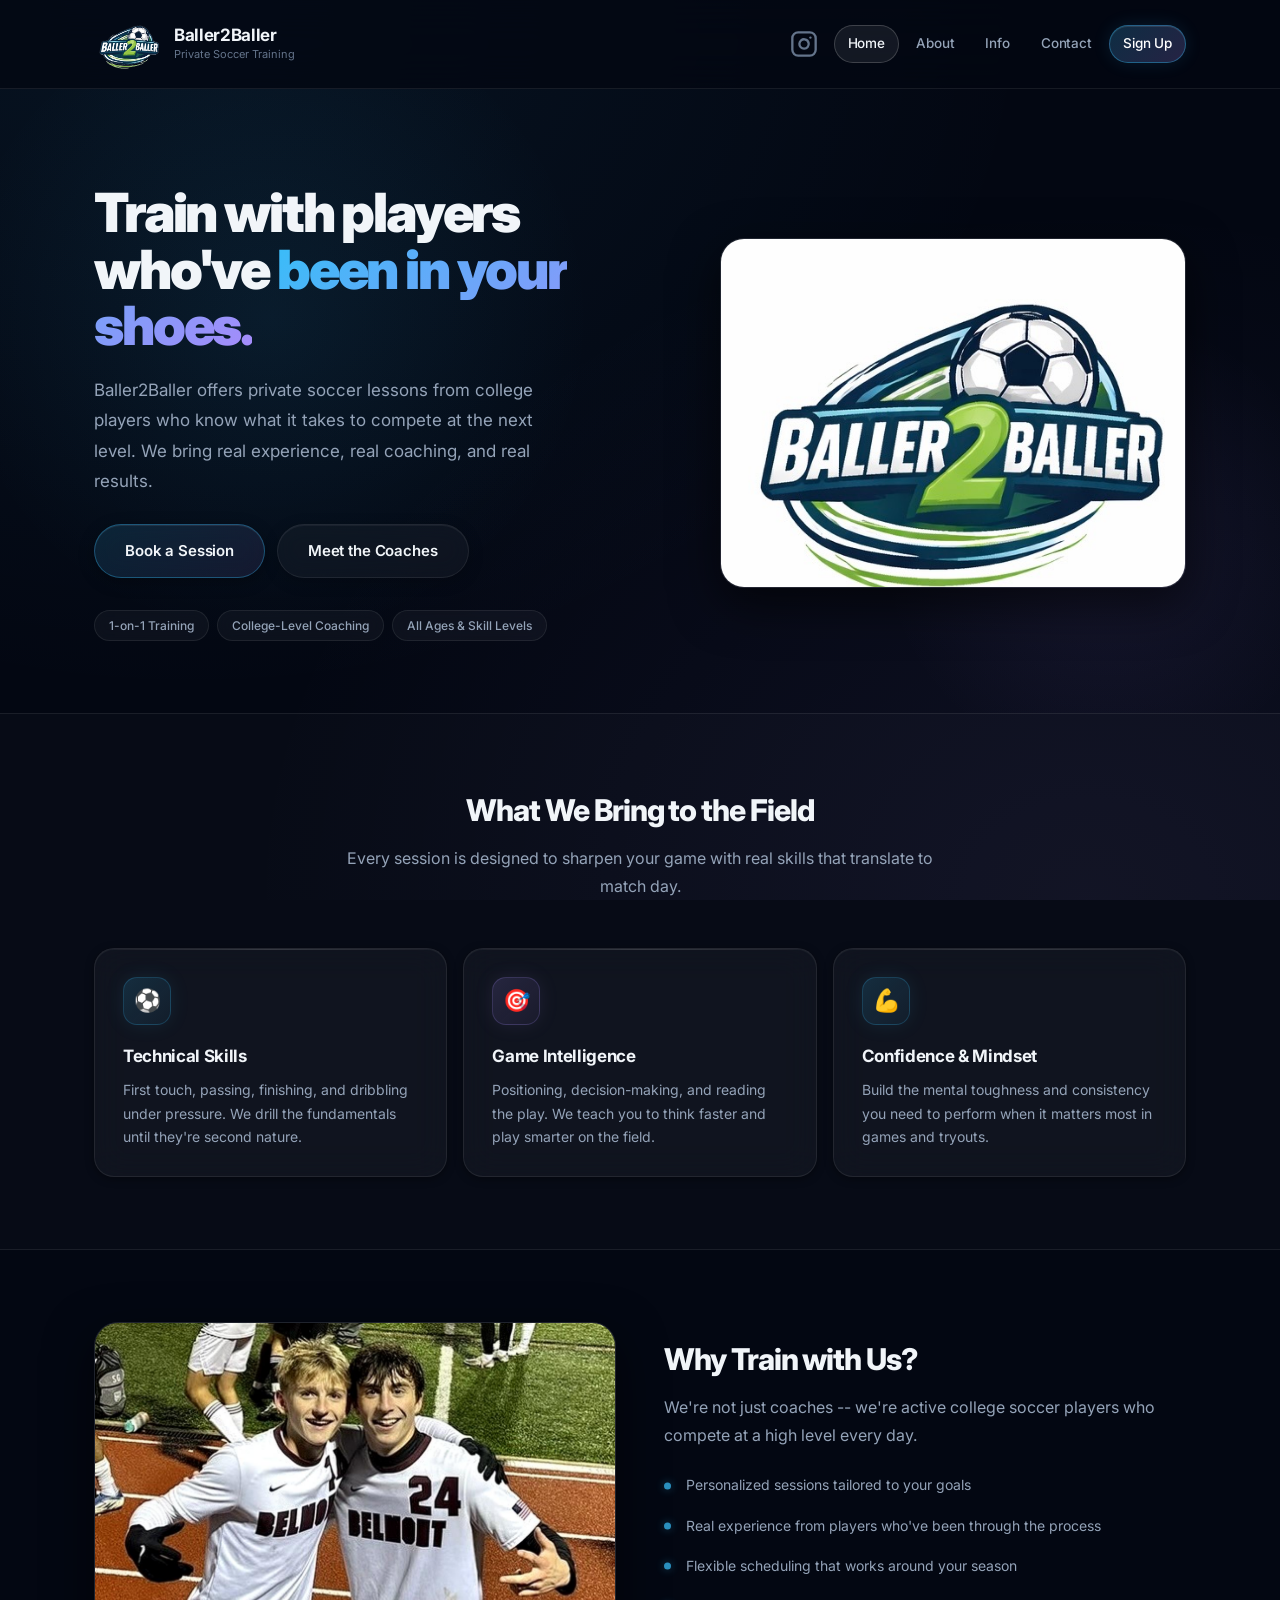
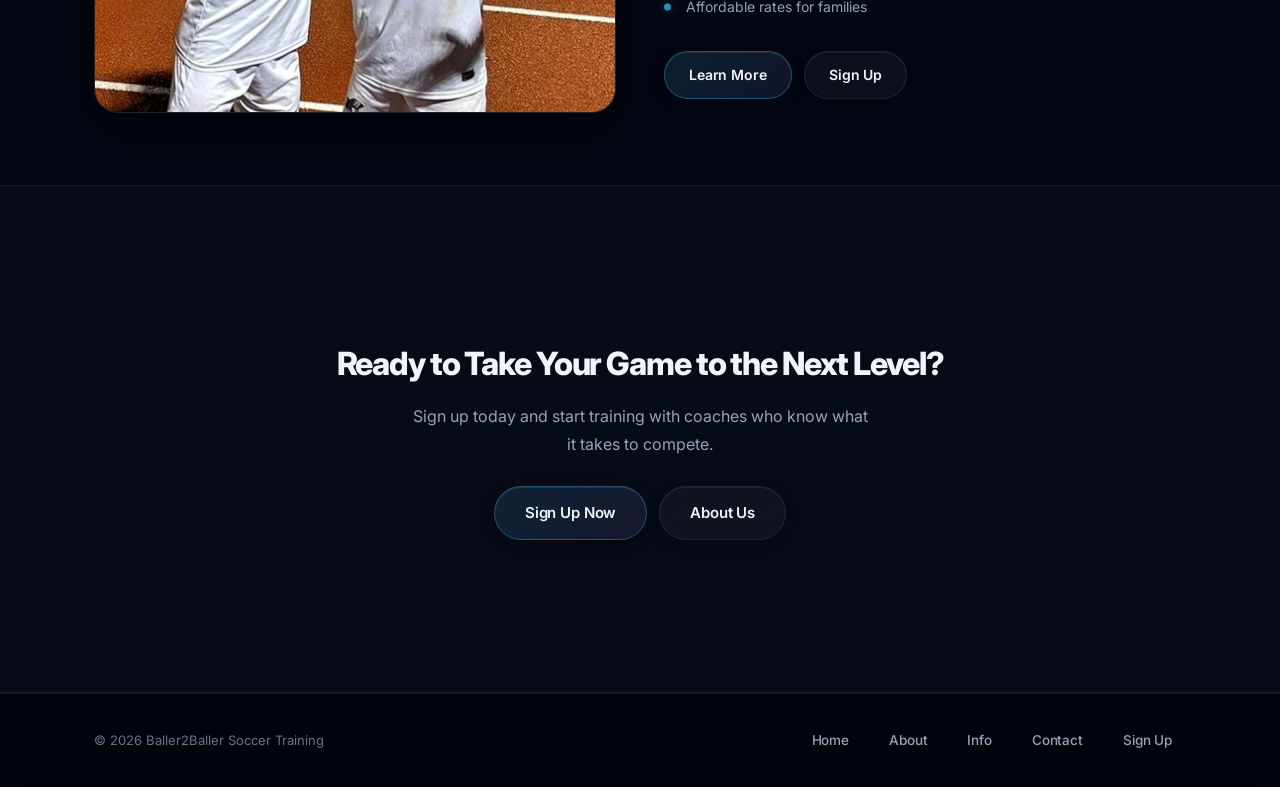
==== commit af3eab19: "Add files via upload" ====
--- a/index.html
+++ b/index.html
@@ -7,7 +7,7 @@
   <link rel="preconnect" href="https://fonts.googleapis.com">
   <link rel="preconnect" href="https://fonts.gstatic.com" crossorigin>
   <link href="https://fonts.googleapis.com/css2?family=Inter:wght@400;500;600;700;800&display=swap" rel="stylesheet">
-  <link rel="stylesheet" href="b2b-styles.css?v=2">
+  <link rel="stylesheet" href="b2b-styles.css?v=5">
 </head>
 <body>
 
@@ -66,9 +66,9 @@
           </div>
         </div>
 
-        <div class="image-frame" style="background:#fff;">
-          <img src="logo.png" alt="B2B Soccer Training session"
-               style="object-fit: cover; object-position: center 65%;"
+        <div class="image-frame">
+          <img src="hero.jpg" alt="B2B Soccer Training session"
+               style="object-fit: cover; object-position: center 30%;"
                onerror="this.style.display='none'; this.nextElementSibling.style.display='flex';">
           <div class="image-placeholder" style="display:none;">
             <div class="icon">&#9917;</div>
--- a/b2b-styles.css
+++ b/b2b-styles.css
@@ -1,32 +1,40 @@
 /* ========================================
-   Baller2Baller (B2B) Soccer Training
-   Modern & Minimal Design System
+   Baller2Baller — Premium Redesign v5
    ======================================== */
 
 *, *::before, *::after { box-sizing: border-box; margin: 0; padding: 0; }
 
 :root {
-  --bg: #0a0e13;
-  --surface: #111820;
-  --card: #151c27;
-  --card-hover: #1a2233;
-  --text: #f0f1f3;
+  --bg: #030712;
+  --surface: #0a1628;
+  --glass: rgba(255,255,255,0.04);
+  --glass-md: rgba(255,255,255,0.07);
+  --glass-hover: rgba(255,255,255,0.09);
+  --glass-border: rgba(255,255,255,0.08);
+  --glass-border-hover: rgba(255,255,255,0.18);
+
+  --accent: #38bdf8;
+  --accent-2: #a78bfa;
+  --accent-glow: rgba(56,189,248,0.15);
+  --accent-border: rgba(56,189,248,0.35);
+  --violet-glow: rgba(167,139,250,0.12);
+  --violet-border: rgba(167,139,250,0.3);
+
+  --text: #f1f5f9;
   --text-secondary: #94a3b8;
-  --accent: #22c55e;
-  --accent-glow: rgba(34, 197, 94, 0.15);
-  --accent-border: rgba(34, 197, 94, 0.4);
-  --purple: #8b5cf6;
-  --purple-glow: rgba(139, 92, 246, 0.12);
-  --border: rgba(255, 255, 255, 0.08);
-  --border-hover: rgba(255, 255, 255, 0.15);
+  --muted: #64748b;
+
   --radius: 16px;
   --radius-sm: 10px;
   --radius-full: 999px;
   --font: 'Inter', -apple-system, BlinkMacSystemFont, 'Segoe UI', sans-serif;
-  --transition: 0.25s cubic-bezier(0.4, 0, 0.2, 1);
-}
-
-/* Base */
+  --transition: 0.2s cubic-bezier(0.4,0,0.2,1);
+
+  --shadow-sm: 0 2px 8px rgba(0,0,0,0.4);
+  --shadow-md: 0 8px 32px rgba(0,0,0,0.5);
+  --shadow-lg: 0 16px 48px rgba(0,0,0,0.6);
+}
+
 html { scroll-behavior: smooth; }
 
 body {
@@ -36,10 +44,13 @@
   line-height: 1.6;
   min-height: 100vh;
   -webkit-font-smoothing: antialiased;
+  background-image:
+    radial-gradient(ellipse at 15% 0%, rgba(56,189,248,0.07) 0%, transparent 55%),
+    radial-gradient(ellipse at 85% 100%, rgba(167,139,250,0.07) 0%, transparent 55%);
+  background-attachment: fixed;
 }
 
 img { max-width: 100%; display: block; }
-img.brand-logo-img { width: 44px !important; height: 44px !important; max-width: 44px !important; object-fit: contain !important; flex-shrink: 0; border-radius: 10px; }
 a { color: inherit; text-decoration: none; }
 
 .container {
@@ -48,104 +59,87 @@
   padding: 0 24px;
 }
 
-/* ---- Header / Nav ---- */
+/* ---- Header ---- */
 .site-header {
   position: sticky;
   top: 0;
   z-index: 100;
-  background: rgba(10, 14, 19, 0.88);
-  backdrop-filter: blur(16px);
-  -webkit-backdrop-filter: blur(16px);
-  border-bottom: 1px solid var(--border);
-  padding-left: 20px;
-  padding-right: 20px;
+  background: rgba(3,7,18,0.75);
+  backdrop-filter: blur(28px);
+  -webkit-backdrop-filter: blur(28px);
+  border-bottom: 1px solid var(--glass-border);
 }
 
 .header-inner {
   display: flex;
   align-items: center;
   justify-content: space-between;
-  padding: 16px 24px;
+  padding: 10px 24px;
   gap: 16px;
 }
 
 .brand {
   display: flex;
   align-items: center;
-  gap: 14px;
-}
-
-.brand-logo {
-  width: 44px;
-  height: 44px;
-  border-radius: 12px;
-  background: linear-gradient(135deg, var(--accent), #16a34a);
-  display: grid;
-  place-items: center;
-  font-weight: 800;
-  font-size: 16px;
-  color: #fff;
-  flex-shrink: 0;
-}
-
-.brand-logo-img {
-  width: 44px;
-  height: 44px;
-  min-width: 44px;
-  max-width: 44px;
-  border-radius: 10px;
-  object-fit: contain;
-  flex-shrink: 0;
-}
+  gap: 12px;
+}
+
+img.brand-logo-img { width:68px; height:68px; max-width:68px; object-fit:contain; flex-shrink:0; }
+.brand-logo-img { width:68px; height:68px; min-width:68px; max-width:68px; object-fit:contain; flex-shrink:0; }
 
 .brand-text h1 {
-  font-size: 18px;
+  font-size: 17px;
   font-weight: 700;
+  letter-spacing: -0.02em;
   line-height: 1.2;
 }
 
 .brand-text p {
-  font-size: 12px;
-  color: var(--text-secondary);
+  font-size: 11px;
+  color: var(--muted);
   margin-top: 1px;
 }
 
 .nav {
   display: flex;
   align-items: center;
-  gap: 6px;
+  gap: 3px;
 }
 
 .nav-link {
-  padding: 8px 14px;
-  border-radius: var(--radius-sm);
-  font-size: 14px;
+  padding: 7px 13px;
+  border-radius: var(--radius-full);
+  font-size: 13.5px;
   font-weight: 500;
   color: var(--text-secondary);
   border: 1px solid transparent;
   transition: var(--transition);
+  letter-spacing: -0.01em;
 }
 
 .nav-link:hover {
   color: var(--text);
-  background: rgba(255, 255, 255, 0.04);
-  border-color: var(--border);
+  background: var(--glass-md);
+  border-color: var(--glass-border);
 }
 
 .nav-link.active {
   color: var(--text);
-  background: rgba(255, 255, 255, 0.06);
-  border-color: var(--border-hover);
+  background: var(--glass-md);
+  border-color: var(--glass-border-hover);
 }
 
 .nav-cta {
-  color: var(--accent) !important;
-  border-color: var(--accent-border) !important;
-  background: var(--accent-glow) !important;
+  color: #fff !important;
+  background: linear-gradient(135deg, rgba(56,189,248,0.22), rgba(167,139,250,0.22)) !important;
+  border-color: rgba(56,189,248,0.38) !important;
+  box-shadow: 0 0 18px rgba(56,189,248,0.12), inset 0 1px 0 rgba(255,255,255,0.1) !important;
 }
 
 .nav-cta:hover {
-  background: rgba(34, 197, 94, 0.22) !important;
+  background: linear-gradient(135deg, rgba(56,189,248,0.32), rgba(167,139,250,0.32)) !important;
+  box-shadow: 0 0 28px rgba(56,189,248,0.2), inset 0 1px 0 rgba(255,255,255,0.15) !important;
+  transform: translateY(-1px);
 }
 
 .instagram-link {
@@ -153,26 +147,30 @@
   align-items: center;
   justify-content: center;
   color: var(--muted);
-  margin-left: auto;
-  margin-right: 12px;
-  transition: color 0.2s;
+  margin-right: 6px;
+  padding: 6px;
+  border-radius: var(--radius-full);
+  border: 1px solid transparent;
+  transition: var(--transition);
 }
 
 .instagram-link:hover {
   color: #e1306c;
-}
-
-/* Mobile nav toggle */
+  background: rgba(225,48,108,0.1);
+  border-color: rgba(225,48,108,0.25);
+}
+
 .nav-toggle {
   display: none;
-  background: none;
-  border: 1px solid var(--border);
+  background: var(--glass);
+  border: 1px solid var(--glass-border);
   border-radius: var(--radius-sm);
   color: var(--text);
   padding: 8px 10px;
   cursor: pointer;
   font-size: 20px;
   line-height: 1;
+  backdrop-filter: blur(8px);
 }
 
 /* ---- Buttons ---- */
@@ -180,65 +178,86 @@
   display: inline-flex;
   align-items: center;
   gap: 8px;
-  padding: 12px 22px;
-  border-radius: var(--radius-sm);
-  font-size: 15px;
+  padding: 12px 24px;
+  border-radius: var(--radius-full);
+  font-size: 14px;
   font-weight: 600;
-  border: 1px solid var(--accent-border);
-  background: var(--accent-glow);
+  letter-spacing: -0.01em;
+  border: 1px solid rgba(56,189,248,0.35);
+  background: linear-gradient(135deg, rgba(56,189,248,0.14), rgba(167,139,250,0.1));
   color: var(--text);
   cursor: pointer;
   transition: var(--transition);
+  backdrop-filter: blur(12px);
+  box-shadow: 0 4px 16px rgba(0,0,0,0.3), inset 0 1px 0 rgba(255,255,255,0.08);
+  position: relative;
+  overflow: hidden;
+}
+
+.btn::after {
+  content: '';
+  position: absolute;
+  inset: 0;
+  background: linear-gradient(135deg, rgba(56,189,248,0.2), rgba(167,139,250,0.15));
+  opacity: 0;
+  transition: var(--transition);
+  border-radius: inherit;
 }
 
 .btn:hover {
-  background: rgba(34, 197, 94, 0.25);
-  transform: translateY(-1px);
-}
+  transform: translateY(-2px);
+  border-color: rgba(56,189,248,0.55);
+  box-shadow: 0 8px 28px rgba(0,0,0,0.35), 0 0 24px rgba(56,189,248,0.18), inset 0 1px 0 rgba(255,255,255,0.12);
+}
+
+.btn:hover::after { opacity: 1; }
 
 .btn-ghost {
-  border-color: var(--border);
-  background: rgba(255, 255, 255, 0.03);
-}
+  border-color: var(--glass-border);
+  background: var(--glass);
+  box-shadow: 0 4px 16px rgba(0,0,0,0.2), inset 0 1px 0 rgba(255,255,255,0.05);
+}
+
+.btn-ghost::after { display: none; }
 
 .btn-ghost:hover {
-  background: rgba(255, 255, 255, 0.07);
-  border-color: var(--border-hover);
+  border-color: var(--glass-border-hover);
+  background: var(--glass-md);
+  box-shadow: 0 8px 24px rgba(0,0,0,0.3), inset 0 1px 0 rgba(255,255,255,0.1);
 }
 
 .btn-lg {
-  padding: 14px 28px;
-  font-size: 16px;
-  border-radius: var(--radius);
+  padding: 14px 30px;
+  font-size: 15px;
 }
 
 /* ---- Sections ---- */
-.section {
-  padding: 64px 0;
-}
+.section { padding: 72px 0; }
 
 .section-alt {
-  background: rgba(255, 255, 255, 0.02);
-  border-top: 1px solid var(--border);
-  border-bottom: 1px solid var(--border);
+  background: rgba(255,255,255,0.015);
+  border-top: 1px solid var(--glass-border);
+  border-bottom: 1px solid var(--glass-border);
 }
 
 .section-title {
-  font-size: 28px;
-  font-weight: 700;
-  margin-bottom: 8px;
+  font-size: 30px;
+  font-weight: 800;
+  margin-bottom: 10px;
+  letter-spacing: -0.035em;
 }
 
 .section-subtitle {
   color: var(--text-secondary);
   font-size: 16px;
-  margin-bottom: 32px;
+  margin-bottom: 36px;
   max-width: 600px;
+  line-height: 1.75;
 }
 
 .section-header {
   text-align: center;
-  margin-bottom: 40px;
+  margin-bottom: 48px;
 }
 
 .section-header .section-subtitle {
@@ -246,9 +265,9 @@
   margin-right: auto;
 }
 
-/* ---- Hero (Home Page) ---- */
+/* ---- Hero ---- */
 .hero {
-  padding: 80px 0 60px;
+  padding: 96px 0 72px;
   position: relative;
   overflow: hidden;
 }
@@ -256,32 +275,61 @@
 .hero::before {
   content: '';
   position: absolute;
-  top: -50%;
-  left: 50%;
-  transform: translateX(-50%);
-  width: 600px;
-  height: 600px;
-  background: radial-gradient(circle, rgba(34, 197, 94, 0.06) 0%, transparent 70%);
+  top: -120px;
+  left: -80px;
+  width: 700px;
+  height: 700px;
+  background: radial-gradient(circle, rgba(56,189,248,0.08) 0%, transparent 65%);
+  pointer-events: none;
+}
+
+.hero::after {
+  content: '';
+  position: absolute;
+  bottom: -80px;
+  right: -80px;
+  width: 500px;
+  height: 500px;
+  background: radial-gradient(circle, rgba(167,139,250,0.08) 0%, transparent 65%);
   pointer-events: none;
 }
 
 .hero-grid {
   display: grid;
   grid-template-columns: 1.1fr 0.9fr;
-  gap: 40px;
-  align-items: center;
+  gap: 56px;
+  align-items: center;
+  position: relative;
+  z-index: 1;
+}
+
+.hero-eyebrow {
+  display: inline-flex;
+  align-items: center;
+  gap: 8px;
+  font-size: 12px;
+  font-weight: 600;
+  text-transform: uppercase;
+  letter-spacing: 0.1em;
+  color: var(--accent);
+  border: 1px solid rgba(56,189,248,0.25);
+  background: rgba(56,189,248,0.08);
+  padding: 5px 14px;
+  border-radius: var(--radius-full);
+  margin-bottom: 20px;
+  backdrop-filter: blur(8px);
 }
 
 .hero-title {
-  font-size: 48px;
-  font-weight: 800;
-  line-height: 1.08;
-  margin-bottom: 16px;
-  letter-spacing: -0.02em;
+  font-size: 54px;
+  font-weight: 900;
+  line-height: 1.05;
+  margin-bottom: 20px;
+  letter-spacing: -0.04em;
 }
 
 .hero-title .highlight {
-  background: linear-gradient(135deg, var(--accent), #4ade80);
+  background: linear-gradient(135deg, var(--accent) 0%, var(--accent-2) 100%);
   -webkit-background-clip: text;
   -webkit-text-fill-color: transparent;
   background-clip: text;
@@ -290,52 +338,50 @@
 .hero-text {
   color: var(--text-secondary);
   font-size: 17px;
-  margin-bottom: 24px;
-  max-width: 480px;
-  line-height: 1.7;
+  margin-bottom: 28px;
+  max-width: 460px;
+  line-height: 1.78;
 }
 
 .hero-actions {
   display: flex;
   gap: 12px;
   flex-wrap: wrap;
-  margin-bottom: 28px;
+  margin-bottom: 32px;
 }
 
 .hero-badges {
   display: flex;
-  gap: 10px;
+  gap: 8px;
   flex-wrap: wrap;
 }
 
 .badge {
-  border: 1px solid var(--border);
-  background: rgba(255, 255, 255, 0.03);
-  padding: 6px 14px;
+  border: 1px solid var(--glass-border);
+  background: var(--glass);
+  backdrop-filter: blur(8px);
+  padding: 5px 14px;
   border-radius: var(--radius-full);
-  font-size: 13px;
+  font-size: 12px;
+  font-weight: 500;
   color: var(--text-secondary);
 }
 
 /* ---- Image Containers ---- */
 .image-frame {
-  border: 1px solid var(--border);
-  border-radius: var(--radius);
-  background: rgba(255, 255, 255, 0.02);
+  border: 1px solid var(--glass-border);
+  border-radius: 24px;
+  background: var(--glass);
   overflow: hidden;
   position: relative;
   aspect-ratio: 4 / 3;
-}
-
-.image-frame img {
-  width: 100%;
-  height: 100%;
-  object-fit: cover;
-}
-
-.image-frame.tall { aspect-ratio: 3 / 4; }
+  box-shadow: var(--shadow-lg), inset 0 1px 0 rgba(255,255,255,0.05);
+}
+
+.image-frame img { width:100%; height:100%; object-fit:cover; }
+.image-frame.tall { aspect-ratio: 3/4; }
 .image-frame.square { aspect-ratio: 1; }
-.image-frame.wide { aspect-ratio: 16 / 9; }
+.image-frame.wide { aspect-ratio: 16/9; }
 
 .image-placeholder {
   position: absolute;
@@ -350,473 +396,333 @@
   gap: 8px;
 }
 
-.image-placeholder .icon {
-  font-size: 32px;
-  opacity: 0.4;
-}
-
-.image-placeholder p {
-  font-size: 13px;
-  opacity: 0.7;
-}
+.image-placeholder .icon { font-size: 32px; opacity: 0.3; }
+.image-placeholder p { font-size: 13px; opacity: 0.6; }
 
 /* ---- Cards ---- */
 .card-grid {
   display: grid;
-  grid-template-columns: repeat(3, 1fr);
+  grid-template-columns: repeat(3,1fr);
   gap: 16px;
 }
 
 .card {
-  border: 1px solid var(--border);
-  border-radius: var(--radius);
-  background: var(--card);
-  padding: 24px;
-  transition: var(--transition);
+  border: 1px solid var(--glass-border);
+  border-radius: 20px;
+  background: var(--glass);
+  backdrop-filter: blur(16px);
+  padding: 28px;
+  transition: var(--transition);
+  box-shadow: var(--shadow-sm), inset 0 1px 0 rgba(255,255,255,0.04);
+  position: relative;
+  overflow: hidden;
+}
+
+.card::before {
+  content: '';
+  position: absolute;
+  top: 0; left: 0; right: 0;
+  height: 1px;
+  background: linear-gradient(90deg, transparent, rgba(255,255,255,0.12), transparent);
 }
 
 .card:hover {
-  border-color: var(--border-hover);
-  background: var(--card-hover);
-  transform: translateY(-2px);
+  border-color: var(--glass-border-hover);
+  background: var(--glass-hover);
+  transform: translateY(-4px);
+  box-shadow: var(--shadow-md), inset 0 1px 0 rgba(255,255,255,0.07);
 }
 
 .card-icon {
-  width: 44px;
-  height: 44px;
-  border-radius: 12px;
+  width: 48px;
+  height: 48px;
+  border-radius: 14px;
   display: grid;
   place-items: center;
-  font-size: 20px;
-  margin-bottom: 16px;
-  background: var(--accent-glow);
-  border: 1px solid var(--accent-border);
+  font-size: 22px;
+  margin-bottom: 18px;
+  background: linear-gradient(135deg, rgba(56,189,248,0.15), rgba(56,189,248,0.06));
+  border: 1px solid rgba(56,189,248,0.2);
+  box-shadow: 0 0 20px rgba(56,189,248,0.1);
 }
 
 .card-icon.purple {
-  background: var(--purple-glow);
-  border-color: rgba(139, 92, 246, 0.3);
-}
-
-.card h3 {
-  font-size: 18px;
-  font-weight: 600;
-  margin-bottom: 8px;
-}
-
-.card p {
-  color: var(--text-secondary);
-  font-size: 14px;
-  line-height: 1.6;
-}
+  background: linear-gradient(135deg, rgba(167,139,250,0.15), rgba(167,139,250,0.06));
+  border-color: rgba(167,139,250,0.2);
+  box-shadow: 0 0 20px rgba(167,139,250,0.1);
+}
+
+.card h3 { font-size: 17px; font-weight: 700; margin-bottom: 8px; letter-spacing: -0.02em; }
+.card p { color: var(--text-secondary); font-size: 14px; line-height: 1.65; }
 
 /* ---- Split Layout ---- */
-.split {
-  display: grid;
-  grid-template-columns: 1fr 1fr;
-  gap: 40px;
-  align-items: center;
-}
-
+.split { display: grid; grid-template-columns: 1fr 1fr; gap: 48px; align-items: center; }
 .split-reverse { direction: rtl; }
 .split-reverse > * { direction: ltr; }
 
-/* ---- Coach Bio Cards (About Page) ---- */
+/* ---- Coach Cards ---- */
 .coach-card {
-  border: 1px solid var(--border);
-  border-radius: var(--radius);
-  background: var(--card);
+  border: 1px solid var(--glass-border);
+  border-radius: 20px;
+  background: var(--glass);
+  backdrop-filter: blur(16px);
   overflow: hidden;
-}
-
-.coach-image {
-  aspect-ratio: 1 / 1.04;
-  background: rgba(255, 255, 255, 0.02);
-  position: relative;
-  overflow: hidden;
-}
-
-.coach-image img {
-  width: 100%;
-  height: 100%;
-  object-fit: cover;
-}
-
-.coach-info {
-  padding: 24px;
-}
-
-.coach-info h3 {
-  font-size: 20px;
-  font-weight: 700;
-  margin-bottom: 4px;
-}
+  box-shadow: var(--shadow-md), inset 0 1px 0 rgba(255,255,255,0.04);
+  transition: var(--transition);
+}
+
+.coach-card:hover {
+  transform: translateY(-4px);
+  border-color: var(--glass-border-hover);
+  box-shadow: var(--shadow-lg);
+}
+
+.coach-image { aspect-ratio: 1/1.04; background: var(--glass); position: relative; overflow: hidden; }
+.coach-image img { width:100%; height:100%; object-fit:cover; }
+.coach-info { padding: 24px; }
+
+.coach-info h3 { font-size: 20px; font-weight: 700; margin-bottom: 4px; letter-spacing: -0.02em; }
 
 .coach-role {
   color: var(--accent);
-  font-size: 13px;
-  font-weight: 600;
+  font-size: 11px;
+  font-weight: 700;
   text-transform: uppercase;
-  letter-spacing: 0.05em;
+  letter-spacing: 0.1em;
   margin-bottom: 12px;
 }
 
-.coach-bio {
-  color: var(--text-secondary);
-  font-size: 14px;
-  line-height: 1.7;
-}
-
-.coaches-grid {
-  display: grid;
-  grid-template-columns: 1fr 1fr;
-  gap: 24px;
-}
+.coach-bio { color: var(--text-secondary); font-size: 14px; line-height: 1.7; }
+.coaches-grid { display: grid; grid-template-columns: 1fr 1fr; gap: 24px; }
 
 /* ---- Info Page ---- */
-.info-block {
-  display: grid;
-  grid-template-columns: 1fr 1fr;
-  gap: 40px;
-  align-items: center;
-  padding: 48px 0;
-}
-
-.info-block:not(:last-child) {
-  border-bottom: 1px solid var(--border);
-}
-
-.info-block.reverse {
-  direction: rtl;
-}
-
-.info-block.reverse > * {
-  direction: ltr;
-}
-
-.info-content h3 {
-  font-size: 24px;
-  font-weight: 700;
-  margin-bottom: 12px;
-}
-
-.info-content p {
-  color: var(--text-secondary);
-  font-size: 15px;
-  line-height: 1.7;
-  margin-bottom: 12px;
-}
-
-.info-list {
-  list-style: none;
-  margin-top: 16px;
-}
-
-.info-list li {
-  color: var(--text-secondary);
-  font-size: 14px;
-  padding: 8px 0;
-  padding-left: 20px;
-  position: relative;
-}
-
+.info-block { display: grid; grid-template-columns: 1fr 1fr; gap: 48px; align-items: center; padding: 56px 0; }
+.info-block:not(:last-child) { border-bottom: 1px solid var(--glass-border); }
+.info-block.reverse { direction: rtl; }
+.info-block.reverse > * { direction: ltr; }
+
+.info-content h3 { font-size: 26px; font-weight: 800; margin-bottom: 14px; letter-spacing: -0.03em; }
+.info-content p { color: var(--text-secondary); font-size: 15px; line-height: 1.75; margin-bottom: 12px; }
+
+.info-list { list-style: none; margin-top: 16px; }
+.info-list li { color: var(--text-secondary); font-size: 14px; padding: 9px 0; padding-left: 22px; position: relative; }
 .info-list li::before {
   content: '';
   position: absolute;
-  left: 0;
-  top: 50%;
+  left: 0; top: 50%;
   transform: translateY(-50%);
-  width: 8px;
-  height: 8px;
+  width: 7px; height: 7px;
   border-radius: 50%;
   background: var(--accent);
-  opacity: 0.6;
-}
-
-/* ---- Signup / Embed Page ---- */
-.embed-section {
-  margin-bottom: 48px;
-}
+  opacity: 0.75;
+  box-shadow: 0 0 8px rgba(56,189,248,0.5);
+}
+
+/* ---- Signup ---- */
+.embed-section { margin-bottom: 52px; }
 
 .embed-label {
-  font-size: 13px;
-  font-weight: 600;
+  font-size: 11px;
+  font-weight: 700;
   text-transform: uppercase;
-  letter-spacing: 0.06em;
+  letter-spacing: 0.1em;
   color: var(--accent);
-  margin-bottom: 12px;
+  margin-bottom: 14px;
 }
 
 .embed-container {
-  border: 1px solid var(--border);
-  border-radius: var(--radius);
-  background: var(--card);
+  border: 1px solid var(--glass-border);
+  border-radius: 20px;
+  background: var(--glass);
+  backdrop-filter: blur(16px);
   overflow: hidden;
   min-height: 500px;
   position: relative;
-}
+  box-shadow: var(--shadow-md);
+}
+
+.embed-container iframe { width:100%; height:100%; min-height:500px; border:none; display:block; }
 
 .coming-soon-placeholder {
-  border: 2px dashed var(--border);
-  border-radius: var(--radius);
-  background: var(--card);
-  padding: 48px 24px;
+  border: 1px dashed rgba(56,189,248,0.25);
+  border-radius: 20px;
+  background: var(--glass);
+  backdrop-filter: blur(16px);
+  padding: 56px 24px;
   text-align: center;
   display: flex;
   flex-direction: column;
   align-items: center;
-  gap: 10px;
-}
-
-.coming-soon-title {
-  font-size: 1.1rem;
-  font-weight: 600;
-  color: var(--text);
-  margin: 0;
-}
-
-.coming-soon-body {
-  color: var(--muted);
-  max-width: 420px;
-  margin: 0;
-}
-
-.embed-container iframe {
-  width: 100%;
-  height: 100%;
-  min-height: 500px;
-  border: none;
-  display: block;
-}
-
-.embed-placeholder {
-  display: flex;
-  flex-direction: column;
-  align-items: center;
-  justify-content: center;
-  min-height: 500px;
-  color: var(--text-secondary);
-  text-align: center;
-  padding: 40px;
   gap: 12px;
 }
 
-.embed-placeholder .embed-icon {
-  font-size: 48px;
-  opacity: 0.3;
-}
-
-.embed-placeholder h4 {
-  font-size: 18px;
-  color: var(--text);
-}
-
-.embed-placeholder p {
-  font-size: 14px;
-  max-width: 400px;
-}
-
-.embed-placeholder code {
-  background: rgba(255, 255, 255, 0.06);
-  padding: 4px 10px;
-  border-radius: 6px;
-  font-size: 13px;
-  color: var(--accent);
-}
-
-/* ---- Page Hero (inner pages) ---- */
-.page-hero {
-  padding: 60px 0 32px;
-  text-align: center;
-}
-
-.page-hero h2 {
-  font-size: 40px;
-  font-weight: 800;
-  margin-bottom: 12px;
-  letter-spacing: -0.02em;
-}
-
-.page-hero p {
-  color: var(--text-secondary);
-  font-size: 17px;
-  max-width: 560px;
-  margin: 0 auto 24px;
-  line-height: 1.7;
-}
+.coming-soon-title { font-size: 1.1rem; font-weight: 700; color: var(--text); margin: 0; }
+.coming-soon-body { color: var(--text-secondary); max-width: 420px; margin: 0; font-size: 15px; line-height: 1.7; }
+
+/* ---- Page Hero ---- */
+.page-hero { padding: 72px 0 40px; text-align: center; position: relative; }
+.page-hero h2 { font-size: 44px; font-weight: 900; margin-bottom: 14px; letter-spacing: -0.04em; }
+.page-hero p { color: var(--text-secondary); font-size: 17px; max-width: 560px; margin: 0 auto 28px; line-height: 1.75; }
 
 /* ---- CTA Block ---- */
-.cta-block {
-  text-align: center;
-  padding: 64px 24px;
-}
-
-.cta-block h3 {
-  font-size: 28px;
-  font-weight: 700;
-  margin-bottom: 12px;
-}
-
-.cta-block p {
-  color: var(--text-secondary);
-  margin-bottom: 24px;
-  max-width: 460px;
-  margin-left: auto;
-  margin-right: auto;
-}
-
-.cta-block .btn-row {
-  display: flex;
-  gap: 12px;
-  justify-content: center;
-  flex-wrap: wrap;
-}
+.cta-block { text-align: center; padding: 80px 24px; }
+.cta-block h3 { font-size: 32px; font-weight: 800; margin-bottom: 14px; letter-spacing: -0.035em; }
+.cta-block p { color: var(--text-secondary); margin-bottom: 28px; max-width: 460px; margin-left: auto; margin-right: auto; font-size: 16px; line-height: 1.7; }
+.cta-block .btn-row { display: flex; gap: 12px; justify-content: center; flex-wrap: wrap; }
 
 /* ---- Footer ---- */
 .site-footer {
-  border-top: 1px solid var(--border);
-  padding: 24px 0;
-  background: rgba(0, 0, 0, 0.3);
-}
-
-.footer-inner {
-  display: flex;
-  justify-content: space-between;
-  align-items: center;
-  gap: 16px;
-  flex-wrap: wrap;
-  font-size: 14px;
-  color: var(--text-secondary);
-}
+  border-top: 1px solid var(--glass-border);
+  padding: 28px 0;
+  background: rgba(0,0,0,0.4);
+  backdrop-filter: blur(8px);
+}
+
+.footer-inner { display: flex; justify-content: space-between; align-items: center; gap: 16px; flex-wrap: wrap; font-size: 13px; color: var(--muted); }
 
 /* ---- Pricing ---- */
-.pricing-grid {
-  display: grid;
-  grid-template-columns: repeat(2, 1fr);
-  gap: 16px;
-}
+.pricing-grid { display: grid; grid-template-columns: repeat(2,1fr); gap: 16px; }
 
 .pricing-card {
-  border: 1px solid var(--border);
-  border-radius: var(--radius);
-  background: var(--card);
+  border: 1px solid var(--glass-border);
+  border-radius: 20px;
+  background: var(--glass);
+  backdrop-filter: blur(16px);
   padding: 28px;
   transition: var(--transition);
-}
-
-.pricing-card:hover {
-  border-color: var(--border-hover);
-  background: var(--card-hover);
-  transform: translateY(-2px);
-}
+  box-shadow: var(--shadow-sm);
+}
+
+.pricing-card:hover { border-color: var(--glass-border-hover); background: var(--glass-hover); transform: translateY(-3px); }
 
 .pricing-featured {
-  border-color: var(--accent-border);
-  background: linear-gradient(135deg, rgba(34,197,94,0.08), var(--card));
-}
-
-.pricing-label {
-  font-size: 12px;
-  font-weight: 700;
+  border-color: rgba(56,189,248,0.28);
+  background: linear-gradient(135deg, rgba(56,189,248,0.08), var(--glass));
+  box-shadow: var(--shadow-sm), 0 0 32px rgba(56,189,248,0.08);
+}
+
+.pricing-label { font-size: 11px; font-weight: 700; text-transform: uppercase; letter-spacing: 0.1em; color: var(--accent); margin-bottom: 12px; }
+.pricing-price { font-size: 44px; font-weight: 900; line-height: 1; margin-bottom: 6px; letter-spacing: -0.04em; }
+.pricing-unit { font-size: 16px; font-weight: 500; color: var(--text-secondary); }
+.pricing-note { font-size: 13px; color: var(--text-secondary); margin-bottom: 18px; padding-bottom: 18px; border-bottom: 1px solid var(--glass-border); }
+.pricing-list { list-style: none; display: flex; flex-direction: column; gap: 9px; }
+.pricing-list li { font-size: 14px; color: var(--text-secondary); padding-left: 18px; position: relative; }
+.pricing-list li::before { content:''; position:absolute; left:0; top:50%; transform:translateY(-50%); width:6px; height:6px; border-radius:50%; background:var(--accent); opacity:0.7; }
+
+.pkg-discount {
+  font-size: 32px;
+  font-weight: 900;
+  background: linear-gradient(135deg, var(--accent), var(--accent-2));
+  -webkit-background-clip: text;
+  -webkit-text-fill-color: transparent;
+  background-clip: text;
+  margin-bottom: 6px;
+  letter-spacing: -0.03em;
+}
+
+.pkg-note { display:inline-block; margin-top:16px; font-size:11px; font-weight:600; text-transform:uppercase; letter-spacing:0.08em; color:var(--muted); border:1px solid var(--glass-border); border-radius:var(--radius-full); padding:4px 12px; }
+
+.pkg-best {
+  border-color: rgba(56,189,248,0.28);
+  background: linear-gradient(135deg, rgba(56,189,248,0.08), rgba(167,139,250,0.06));
+  box-shadow: var(--shadow-sm), 0 0 32px rgba(56,189,248,0.08);
+}
+
+.pkg-best-badge {
+  display: inline-block;
+  background: linear-gradient(135deg, var(--accent), var(--accent-2));
+  color: #000;
+  font-size: 10px;
+  font-weight: 800;
   text-transform: uppercase;
   letter-spacing: 0.08em;
-  color: var(--accent);
-  margin-bottom: 10px;
-}
-
-.pricing-price {
-  font-size: 42px;
-  font-weight: 800;
-  line-height: 1;
-  margin-bottom: 6px;
-  letter-spacing: -0.02em;
-}
-
-.pricing-unit {
-  font-size: 16px;
-  font-weight: 500;
-  color: var(--text-secondary);
-}
-
-.pricing-note {
-  font-size: 13px;
-  color: var(--text-secondary);
-  margin-bottom: 16px;
-  padding-bottom: 16px;
-  border-bottom: 1px solid var(--border);
-}
-
-.pricing-list {
-  list-style: none;
-  display: flex;
-  flex-direction: column;
-  gap: 8px;
-}
-
-.pricing-list li {
-  font-size: 14px;
-  color: var(--text-secondary);
-  padding-left: 18px;
-  position: relative;
-}
-
-.pricing-list li::before {
-  content: '';
-  position: absolute;
-  left: 0;
-  top: 50%;
-  transform: translateY(-50%);
-  width: 6px;
-  height: 6px;
-  border-radius: 50%;
-  background: var(--accent);
-  opacity: 0.6;
-}
-
-/* Package cards */
-.pkg-discount {
-  font-size: 28px;
-  font-weight: 800;
-  color: var(--accent);
-  margin-bottom: 6px;
-  letter-spacing: -0.02em;
-}
-
-.pkg-note {
-  display: inline-block;
-  margin-top: 16px;
-  font-size: 12px;
-  font-weight: 600;
-  text-transform: uppercase;
-  letter-spacing: 0.06em;
-  color: var(--text-secondary);
-  border: 1px solid var(--border);
-  border-radius: var(--radius-full);
-  padding: 4px 12px;
-}
-
-.pkg-best {
-  border-color: var(--accent-border);
-  background: linear-gradient(135deg, rgba(34,197,94,0.08), var(--card));
-  position: relative;
-}
-
-.pkg-best-badge {
-  display: inline-block;
-  background: var(--accent);
-  color: #000;
-  font-size: 11px;
-  font-weight: 700;
-  text-transform: uppercase;
-  letter-spacing: 0.06em;
   padding: 4px 12px;
   border-radius: var(--radius-full);
   margin-bottom: 12px;
 }
 
-@media (max-width: 640px) {
-  .pricing-grid { grid-template-columns: 1fr; }
-}
+/* ---- Contact Page ---- */
+.contact-grid { display: flex; flex-direction: column; gap: 16px; max-width: 680px; margin: 0 auto; }
+
+.contact-card {
+  display: flex;
+  align-items: center;
+  gap: 20px;
+  background: var(--glass);
+  backdrop-filter: blur(16px);
+  border: 1px solid var(--glass-border);
+  border-radius: 20px;
+  padding: 28px 24px;
+  text-decoration: none;
+  color: var(--text);
+  transition: var(--transition);
+  box-shadow: var(--shadow-sm), inset 0 1px 0 rgba(255,255,255,0.04);
+  position: relative;
+  overflow: hidden;
+}
+
+.contact-card::before {
+  content: '';
+  position: absolute;
+  top: 0; left: 0; right: 0;
+  height: 1px;
+  background: linear-gradient(90deg, transparent, rgba(255,255,255,0.12), transparent);
+}
+
+.contact-card:hover {
+  border-color: rgba(56,189,248,0.28);
+  transform: translateY(-3px);
+  box-shadow: var(--shadow-md), 0 0 32px rgba(56,189,248,0.08);
+}
+
+.contact-card-icon {
+  width: 60px; height: 60px;
+  border-radius: 16px;
+  background: linear-gradient(135deg, rgba(56,189,248,0.14), rgba(56,189,248,0.06));
+  border: 1px solid rgba(56,189,248,0.2);
+  color: var(--accent);
+  display: flex; align-items: center; justify-content: center;
+  flex-shrink: 0;
+  box-shadow: 0 0 20px rgba(56,189,248,0.1);
+}
+
+.contact-card-icon.instagram {
+  background: linear-gradient(135deg, rgba(225,48,108,0.14), rgba(225,48,108,0.06));
+  border-color: rgba(225,48,108,0.2);
+  color: #e1306c;
+  box-shadow: 0 0 20px rgba(225,48,108,0.1);
+}
+
+.contact-card-content { flex: 1; }
+.contact-card-content h3 { font-size: 18px; font-weight: 700; margin-bottom: 4px; letter-spacing: -0.02em; }
+.contact-card-handle { font-size: 13px; color: var(--accent); font-weight: 600; margin-bottom: 6px; }
+.contact-card-icon.instagram ~ .contact-card-content .contact-card-handle { color: #e1306c; }
+.contact-card-note { font-size: 13px; color: var(--text-secondary); margin: 0; line-height: 1.55; }
+.contact-card-arrow { font-size: 20px; color: var(--muted); transition: var(--transition); flex-shrink: 0; }
+.contact-card:hover .contact-card-arrow { transform: translateX(4px); color: var(--accent); }
+
+/* ---- FAQ ---- */
+.faq-list {
+  display: flex; flex-direction: column; gap: 0;
+  max-width: 680px; margin: 0 auto;
+  border: 1px solid var(--glass-border);
+  border-radius: 20px;
+  overflow: hidden;
+  backdrop-filter: blur(16px);
+  box-shadow: var(--shadow-md);
+}
+
+.faq-item {
+  padding: 22px 26px;
+  border-bottom: 1px solid var(--glass-border);
+  background: var(--glass);
+  transition: var(--transition);
+}
+
+.faq-item:hover { background: var(--glass-md); }
+.faq-item:last-child { border-bottom: none; }
+.faq-item h4 { font-size: 15px; font-weight: 600; margin-bottom: 7px; color: var(--text); letter-spacing: -0.01em; }
+.faq-item p { font-size: 14px; color: var(--text-secondary); margin: 0; line-height: 1.65; }
 
 /* ---- Utilities ---- */
 .text-center { text-align: center; }
@@ -828,17 +734,18 @@
 
 /* ---- Responsive ---- */
 @media (max-width: 900px) {
-  .hero { padding: 48px 0 32px; }
-  .hero-grid { grid-template-columns: 1fr; gap: 32px; }
-  .hero-title { font-size: 36px; }
+  .hero { padding: 56px 0 40px; }
+  .hero-grid { grid-template-columns: 1fr; gap: 36px; }
+  .hero-title { font-size: 40px; }
   .split { grid-template-columns: 1fr; gap: 32px; }
   .split-reverse { direction: ltr; }
   .card-grid { grid-template-columns: 1fr; }
   .coaches-grid { grid-template-columns: 1fr; }
-  .info-block { grid-template-columns: 1fr; gap: 24px; }
+  .info-block { grid-template-columns: 1fr; gap: 28px; }
   .info-block.reverse { direction: ltr; }
-  .page-hero h2 { font-size: 30px; }
-  .section { padding: 40px 0; }
+  .page-hero h2 { font-size: 34px; }
+  .section { padding: 48px 0; }
+  .pricing-grid { grid-template-columns: 1fr; }
 }
 
 @media (max-width: 640px) {
@@ -847,136 +754,16 @@
     display: flex;
     flex-direction: column;
     position: absolute;
-    top: 100%;
-    left: 0;
-    right: 0;
-    background: var(--surface);
-    border-bottom: 1px solid var(--border);
+    top: 100%; left: 0; right: 0;
+    background: rgba(3,7,18,0.96);
+    backdrop-filter: blur(28px);
+    border-bottom: 1px solid var(--glass-border);
     padding: 16px 24px;
-    gap: 8px;
+    gap: 6px;
   }
   .nav-toggle { display: block; }
   .header-inner { flex-wrap: wrap; }
-  .hero-title { font-size: 30px; }
+  .hero-title { font-size: 32px; }
   .hero-text { font-size: 15px; }
-}
-
-/* ---- Contact Page ---- */
-.contact-grid {
-  display: flex;
-  flex-direction: column;
-  gap: 16px;
-  max-width: 680px;
-  margin: 0 auto;
-}
-
-.contact-card {
-  display: flex;
-  align-items: center;
-  gap: 20px;
-  background: var(--card);
-  border: 1px solid var(--border);
-  border-radius: var(--radius);
-  padding: 28px 24px;
-  text-decoration: none;
-  color: var(--text);
-  transition: border-color 0.2s, transform 0.2s, box-shadow 0.2s;
-}
-
-.contact-card:hover {
-  border-color: var(--accent);
-  transform: translateY(-2px);
-  box-shadow: 0 8px 24px rgba(0,0,0,0.3);
-}
-
-.contact-card-icon {
-  width: 60px;
-  height: 60px;
-  border-radius: 14px;
-  background: rgba(74, 222, 128, 0.12);
-  color: var(--accent);
-  display: flex;
-  align-items: center;
-  justify-content: center;
-  flex-shrink: 0;
-}
-
-.contact-card-icon.instagram {
-  background: rgba(225, 48, 108, 0.12);
-  color: #e1306c;
-}
-
-.contact-card-content {
-  flex: 1;
-}
-
-.contact-card-content h3 {
-  font-size: 18px;
-  font-weight: 700;
-  margin-bottom: 4px;
-}
-
-.contact-card-handle {
-  font-size: 14px;
-  color: var(--accent);
-  font-weight: 500;
-  margin-bottom: 6px;
-}
-
-.contact-card-icon.instagram ~ .contact-card-content .contact-card-handle {
-  color: #e1306c;
-}
-
-.contact-card-note {
-  font-size: 13px;
-  color: var(--text-secondary);
-  margin: 0;
-  line-height: 1.5;
-}
-
-.contact-card-arrow {
-  font-size: 20px;
-  color: var(--muted);
-  transition: transform 0.2s, color 0.2s;
-  flex-shrink: 0;
-}
-
-.contact-card:hover .contact-card-arrow {
-  transform: translateX(4px);
-  color: var(--accent);
-}
-
-/* ---- FAQ ---- */
-.faq-list {
-  display: flex;
-  flex-direction: column;
-  gap: 0;
-  max-width: 680px;
-  margin: 0 auto;
-  border: 1px solid var(--border);
-  border-radius: var(--radius);
-  overflow: hidden;
-}
-
-.faq-item {
-  padding: 22px 24px;
-  border-bottom: 1px solid var(--border);
-}
-
-.faq-item:last-child {
-  border-bottom: none;
-}
-
-.faq-item h4 {
-  font-size: 15px;
-  font-weight: 600;
-  margin-bottom: 6px;
-  color: var(--text);
-}
-
-.faq-item p {
-  font-size: 14px;
-  color: var(--text-secondary);
-  margin: 0;
-  line-height: 1.6;
-}
+  .pricing-grid { grid-template-columns: 1fr; }
+}
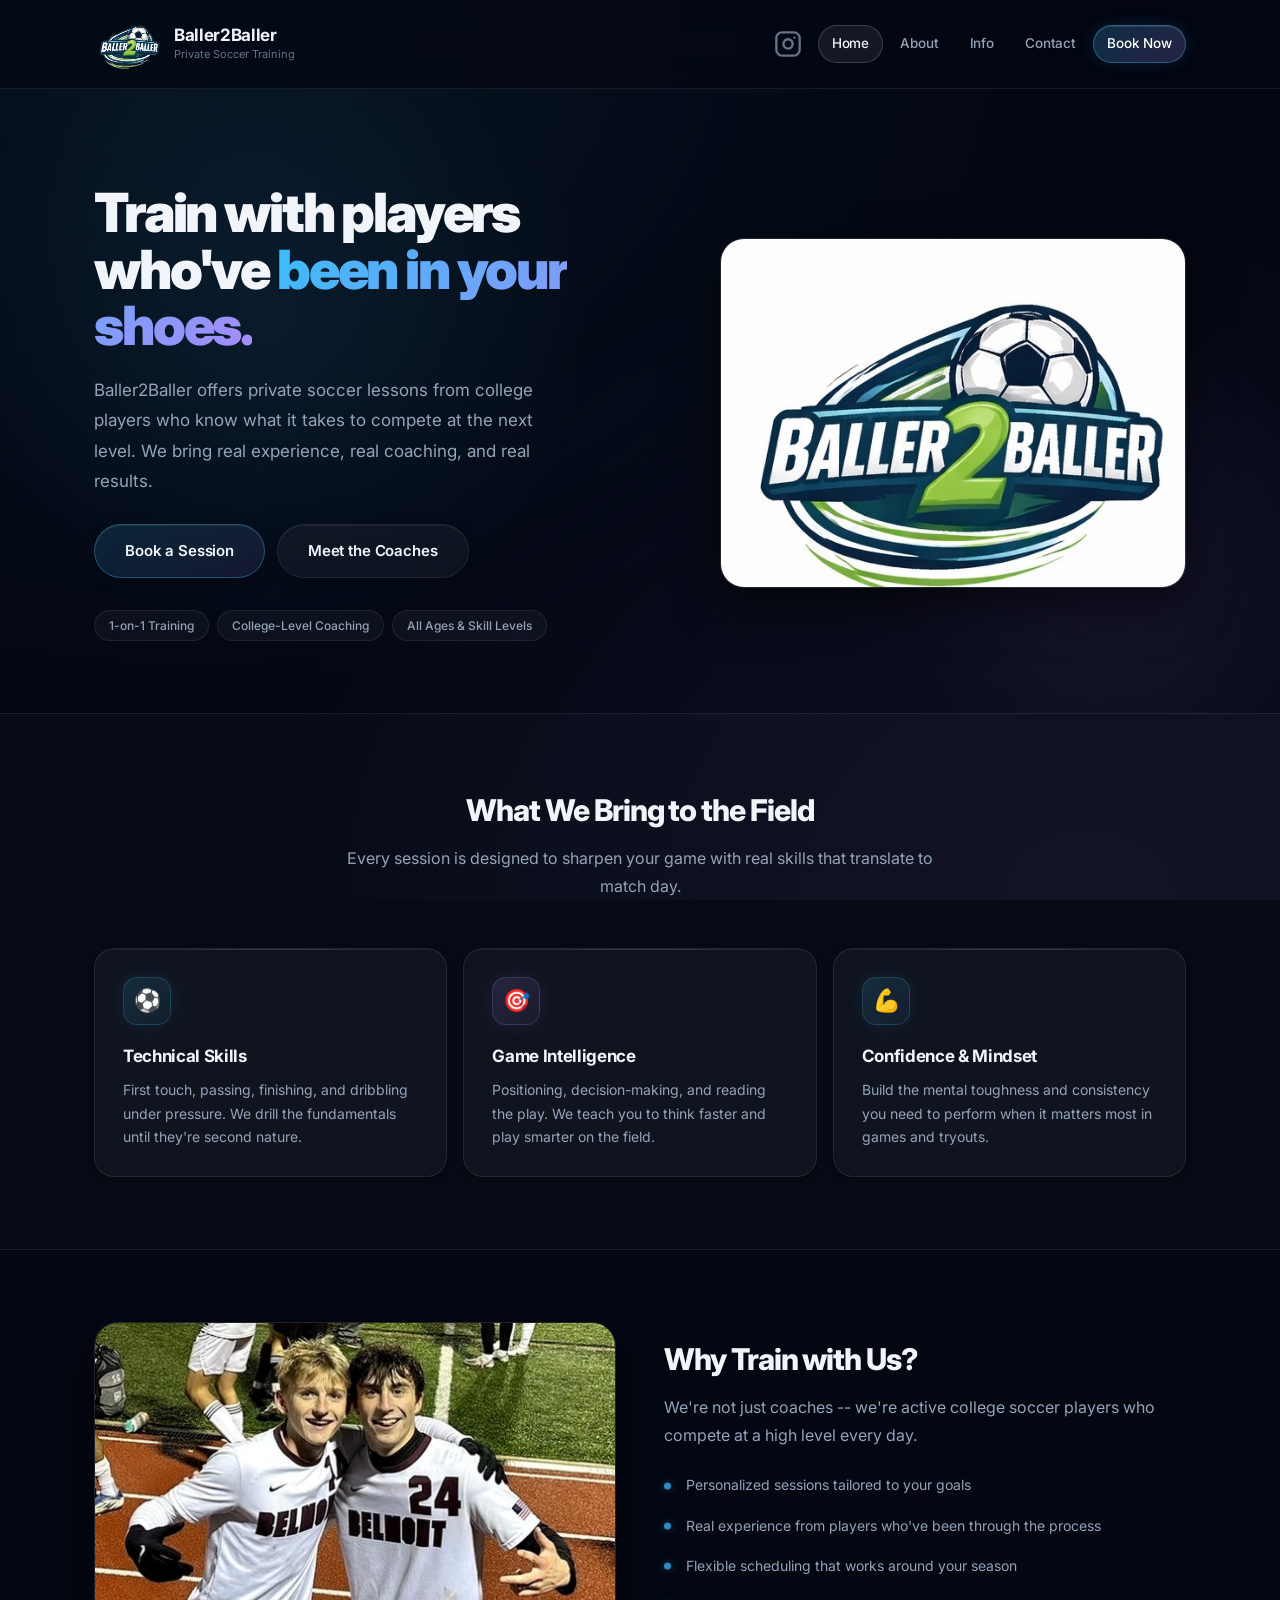
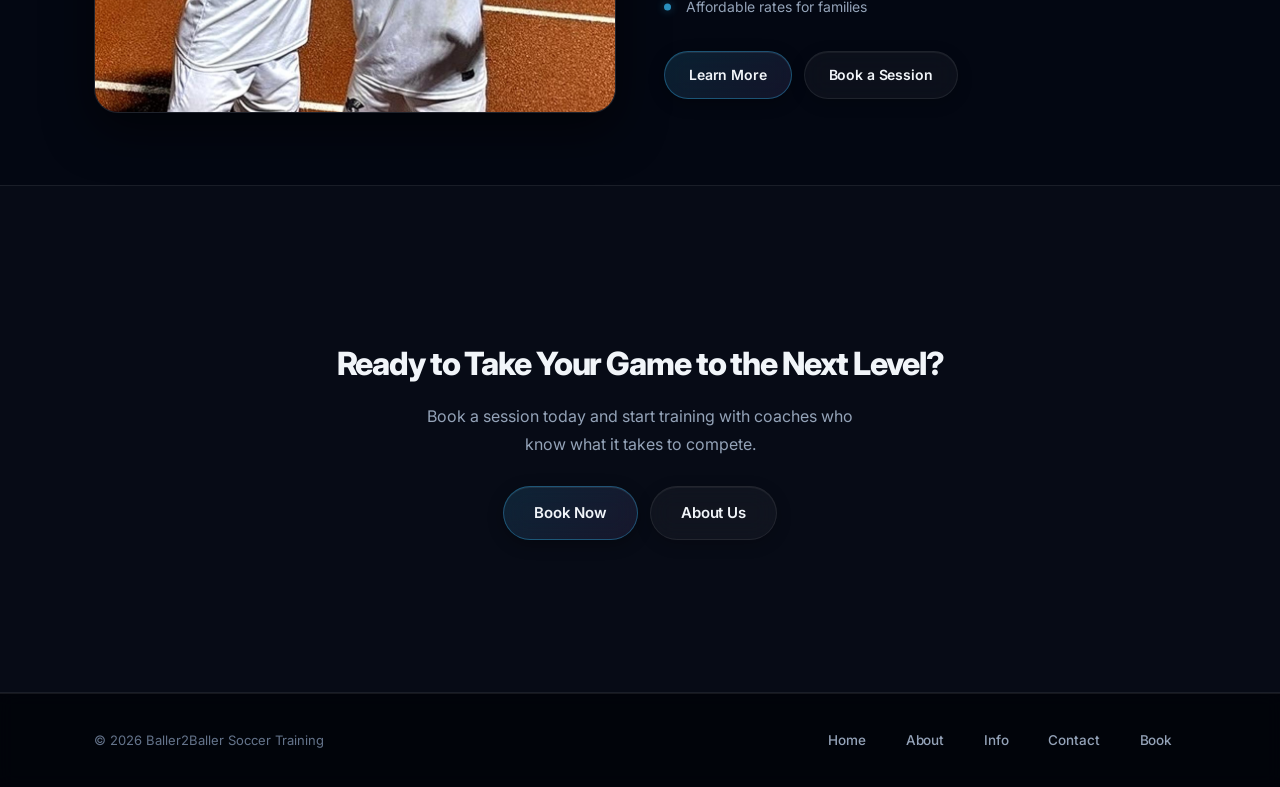
==== commit ce3fb969: "Add files via upload" ====
--- a/index.html
+++ b/index.html
@@ -35,7 +35,7 @@
         <a class="nav-link" href="b2b-about.html">About</a>
         <a class="nav-link" href="b2b-info.html">Info</a>
         <a class="nav-link" href="b2b-contact.html">Contact</a>
-        <a class="nav-link nav-cta" href="b2b-signup.html">Sign Up</a>
+        <a class="nav-link nav-cta" href="b2b-signup.html">Book Now</a>
       </nav>
     </div>
   </header>
@@ -136,7 +136,7 @@
           </ul>
           <div class="row" style="margin-top: 24px;">
             <a class="btn" href="b2b-info.html">Learn More</a>
-            <a class="btn btn-ghost" href="b2b-signup.html">Sign Up</a>
+            <a class="btn btn-ghost" href="b2b-signup.html">Book a Session</a>
           </div>
         </div>
       </div>
@@ -146,9 +146,9 @@
     <section class="section section-alt">
       <div class="cta-block">
         <h3>Ready to Take Your Game to the Next Level?</h3>
-        <p>Sign up today and start training with coaches who know what it takes to compete.</p>
+        <p>Book a session today and start training with coaches who know what it takes to compete.</p>
         <div class="btn-row">
-          <a class="btn btn-lg" href="b2b-signup.html">Sign Up Now</a>
+          <a class="btn btn-lg" href="b2b-signup.html">Book Now</a>
           <a class="btn btn-ghost btn-lg" href="b2b-about.html">About Us</a>
         </div>
       </div>
@@ -164,7 +164,7 @@
         <a class="nav-link" href="b2b-about.html">About</a>
         <a class="nav-link" href="b2b-info.html">Info</a>
         <a class="nav-link" href="b2b-contact.html">Contact</a>
-        <a class="nav-link" href="b2b-signup.html">Sign Up</a>
+        <a class="nav-link" href="b2b-signup.html">Book</a>
       </div>
     </div>
   </footer>
